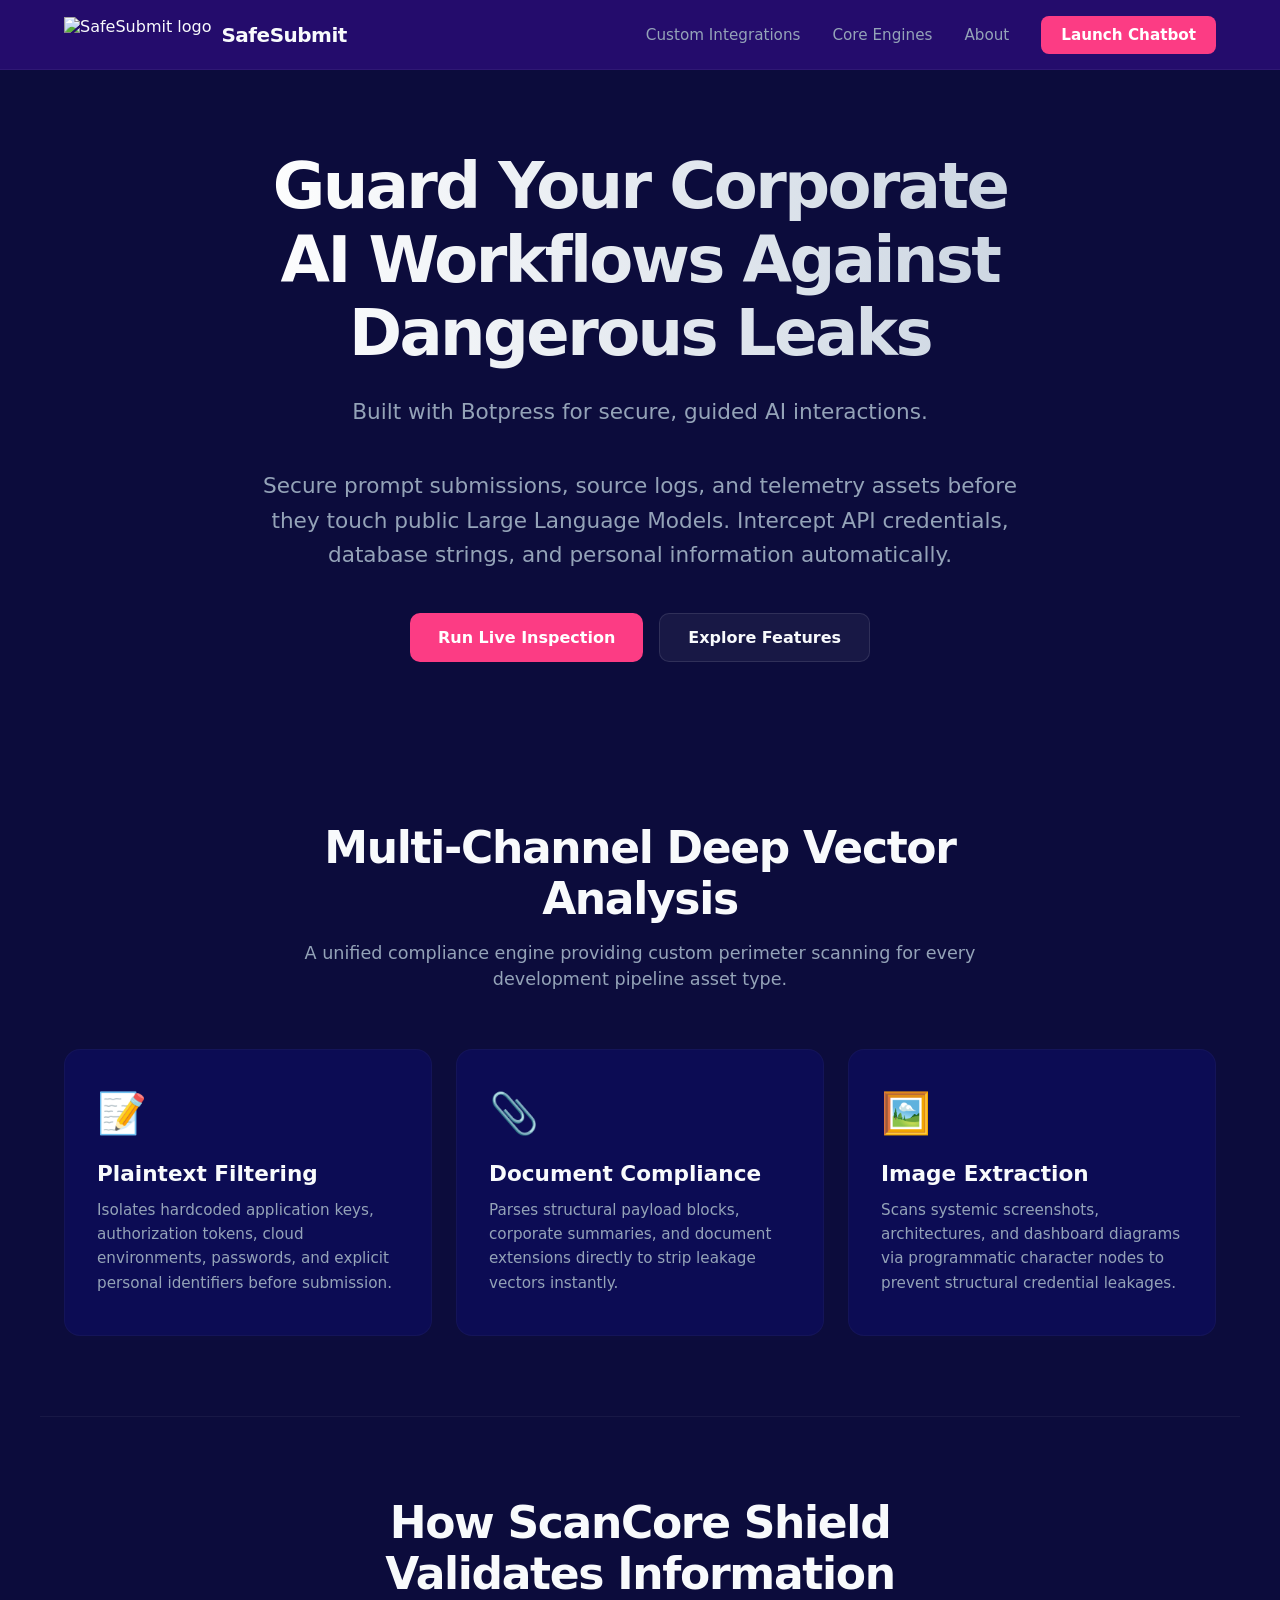
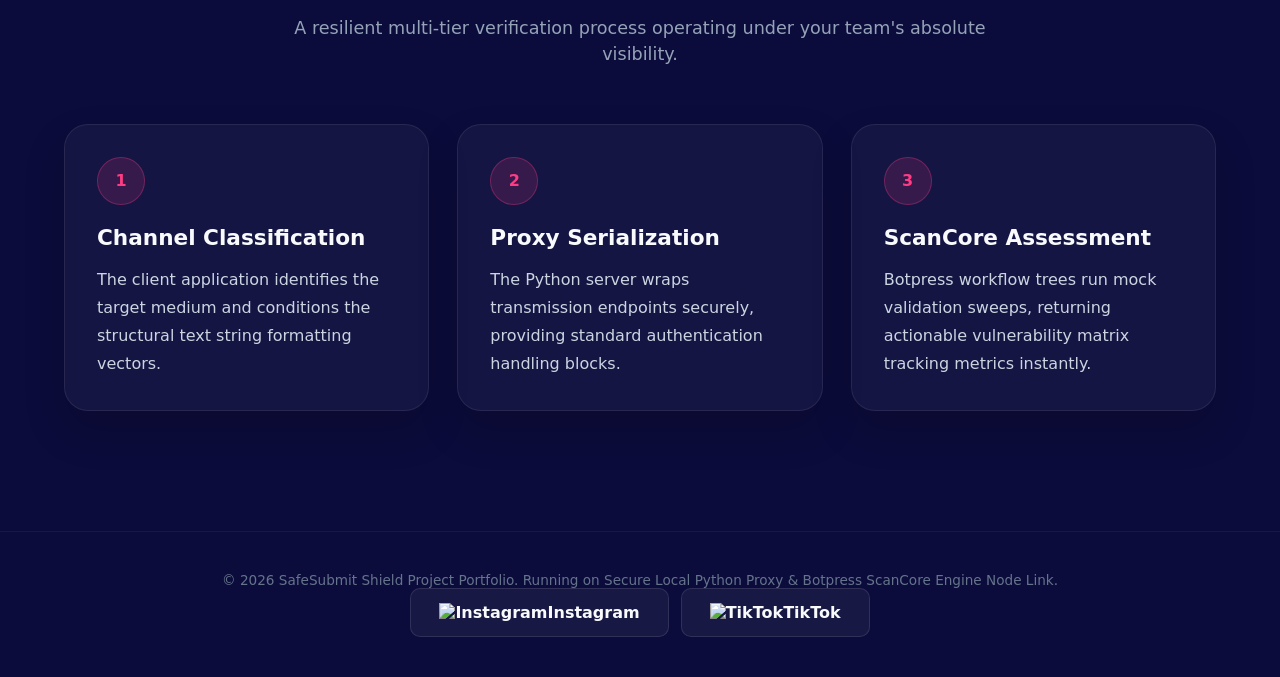
==== index.html @ e6d66ef2 "New icons" ====
﻿<!DOCTYPE html>
<html lang="en">
<head>
  <meta charset="UTF-8" />
  <meta http-equiv="X-UA-Compatible" content="IE=edge" />
  <meta name="viewport" content="width=device-width, initial-scale=1.0" />
  <title>SafeSubmit Shield — Enterprise LLM Security Platform</title>
  <link rel="stylesheet" href="./style.css?v=1.2" />
  
  <script crossorigin src="https://unpkg.com/react@18/umd/react.development.js"></script>
  <script crossorigin src="https://unpkg.com/react-dom@18/umd/react-dom.development.js"></script>
</head>
<body>

<!-- UPDATED FIXED NAVIGATION BAR -->
  <nav class="navbar">
    <div class="nav-container">
      <a href="index.html" class="nav-brand-link">
        <img src="brand-icon-img.png" alt="SafeSubmit logo" class="nav-logo-img" style="height:36px;width:auto;">
        <div class="nav-title">SafeSubmit</div>
      </a>

      <!-- Hamburger Menu Toggle Button for Mobile Screens -->
      <button class="mobile-menu-toggle" aria-label="Toggle navigation menu" id="mobile-toggle">
        <span></span>
        <span></span>
        <span></span>
      </button>

      <!-- The Navigation Links Panel (Acts as desktop header row OR mobile sidebar) -->
      <div class="nav-menu" id="nav-menu-panel">
        <a href="integrations.html">Custom Integrations</a>
        <a href="core-engines.html">Core Engines</a>
        <a href="about.html">About</a>
        <a href="chatbot.html" class="nav-cta">Launch Chatbot</a>
      </div>
    </div>
  </nav>

  <!-- 2. HERO -->
  <header id="hero" class="landing-hero">
    <div class="hero-content">
      <h1>Guard Your Corporate AI Workflows Against Dangerous Leaks</h1>
      <p class="hero-subtext">Built with Botpress for secure, guided AI interactions.</p>
      <p>Secure prompt submissions, source logs, and telemetry assets before they touch public Large Language Models. Intercept API credentials, database strings, and personal information automatically.</p>
      <div class="hero-actions">
        <a href="chatbot.html" class="cta-button primary">Run Live Inspection</a>
        <a href="core-engines.html" class="cta-button secondary">Explore Features</a>
      </div>
    </div>
  </header>

  <!-- 3. CORE ENGINES SECTION -->
  <section id="features" class="landing-features">
    <div class="section-heading">
      <h2>Multi-Channel Deep Vector Analysis</h2>
      <p>A unified compliance engine providing custom perimeter scanning for every development pipeline asset type.</p>
    </div>
    
    <div class="features-grid">
      <div class="feature-card">
        <div class="card-icon">📝</div>
        <h3>Plaintext Filtering</h3>
        <p>Isolates hardcoded application keys, authorization tokens, cloud environments, passwords, and explicit personal identifiers before submission.</p>
      </div>
      <div class="feature-card">
        <div class="card-icon">📎</div>
        <h3>Document Compliance</h3>
        <p>Parses structural payload blocks, corporate summaries, and document extensions directly to strip leakage vectors instantly.</p>
      </div>
      <div class="feature-card">
        <div class="card-icon">🖼️</div>
        <h3>Image Extraction</h3>
        <p>Scans systemic screenshots, architectures, and dashboard diagrams via programmatic character nodes to prevent structural credential leakages.</p>
      </div>
    </div>
  </section>

  <!-- 4. ARCHITECTURE SECTION -->
  <section id="architecture" class="landing-pipeline">
    <div class="section-heading">
      <h2>How ScanCore Shield Validates Information</h2>
      <p>A resilient multi-tier verification process operating under your team's absolute visibility.</p>
    </div>
    <div class="pipeline-flow">
      <div class="step">
        <div class="step-badge">
          <span class="step-num">1</span>
        </div>
        <h4>Channel Classification</h4>
        <p>The client application identifies the target medium and conditions the structural text string formatting vectors.</p>
      </div>
      <div class="step">
        <div class="step-badge">
          <span class="step-num">2</span>
        </div>
        <h4>Proxy Serialization</h4>
        <p>The Python server wraps transmission endpoints securely, providing standard authentication handling blocks.</p>
      </div>
      <div class="step">
        <div class="step-badge">
          <span class="step-num">3</span>
        </div>
        <h4>ScanCore Assessment</h4>
        <p>Botpress workflow trees run mock validation sweeps, returning actionable vulnerability matrix tracking metrics instantly.</p>
      </div>
    </div>
  </section>

  <!-- 5. FOOTER -->
  <footer class="platform-footer">
    <p>&copy; 2026 SafeSubmit Shield Project Portfolio. Running on Secure Local Python Proxy & Botpress ScanCore Engine Node Link.</p>
    <div class="app-socials footer-socials">
      <a href="#" class="cta-button secondary social-button">
        <img src="instagram-icon.webp" alt="Instagram" class="social-icon">Instagram
      </a>
      <a href="#" class="cta-button secondary social-button">
        <img src="Tiktok-icon.webp" alt="TikTok" class="social-icon">TikTok
      </a>
    </div>
  </footer>
<!-- SMALL DYN-JS INTERCEPTOR: Place this right above the closing </body> tag -->
  <script>
    const mobileToggle = document.getElementById('mobile-toggle');
    const navMenuPanel = document.getElementById('nav-menu-panel');

    if (mobileToggle && navMenuPanel) {
      mobileToggle.addEventListener('click', (e) => {
        e.stopPropagation();
        mobileToggle.classList.toggle('active');
        navMenuPanel.classList.toggle('active');
      });

      // Safely close the sidebar if clicking anywhere outside the menu on mobile layout viewports
      document.addEventListener('click', (e) => {
        if (!navMenuPanel.contains(e.target) && !mobileToggle.contains(e.target)) {
          mobileToggle.classList.remove('active');
          navMenuPanel.classList.remove('active');
        }
      });
    }
  </script>
</body>
</html>
---- style.css ----
:root {
  --bg-main: #0C0C3C;
  --bg-card: #0C0C54;
  --bg-chat: #0C0C6C;
  --bg-accent-navy: #240C6C;
  --accent-pink: #FC3C84;
  --accent-pink-dark: #e02870;
  color-scheme: dark;
  font-family: system-ui, -apple-system, BlinkMacSystemFont, 'Segoe UI', Roboto, sans-serif;
  background: var(--bg-main);
  color: #f8fafc;
  scroll-behavior: smooth;
}

* {
  box-sizing: border-box;
  margin: 0;
  padding: 0;
}

body {
  padding-top: 70px; /* Offset space for fixed top menu bar */
  background: var(--bg-main);
}

/* Fixed Navigation Navbar Layer */
.navbar {
  position: fixed;
  top: 0;
  left: 0;
  right: 0;
  height: 70px;
  background: var(--bg-accent-navy);
  backdrop-filter: blur(12px);
  -webkit-backdrop-filter: blur(12px);
  border-bottom: 1px solid rgba(255, 255, 255, 0.05);
  z-index: 1000;
}

.nav-container {
  max-width: 1200px;
  margin: 0 auto;
  height: 100%;
  display: flex;
  align-items: center;
  justify-content: space-between;
  padding: 0 24px;
}

.nav-brand {
  display: flex;
  align-items: center;
  gap: 10px;
}

.nav-brand-link {
  display: inline-flex;
  align-items: center;
  gap: 10px;
  color: inherit;
  text-decoration: none;
}

.nav-logo {
  font-size: 1.5rem;
}

.nav-title {
  font-size: 1.25rem;
  font-weight: 700;
  letter-spacing: -0.025em;
}

.highlight {
  color: var(--accent-pink);
}

.nav-menu {
  display: flex;
  align-items: center;
  gap: 32px;
}

.nav-menu a {
  color: #94a3b8;
  text-decoration: none;
  font-size: 0.95rem;
  font-weight: 500;
  transition: color 0.2s ease;
}

.nav-menu a:hover {
  color: #f8fafc;
}

.nav-menu a.nav-cta {
  background: var(--accent-pink);
  color: #ffffff;
  padding: 10px 20px;
  border-radius: 8px;
  font-weight: 600;
  transition: background 0.2s ease, transform 0.1s ease;
}

.nav-menu a.nav-cta:hover {
  background: var(--accent-pink-dark);
  transform: translateY(-1px);
}

/* Landing Page Hero Grid Block */
.landing-hero {
  max-width: 1200px;
  margin: 0 auto;
  padding: 80px 24px;
  text-align: center;
}

.hero-content {
  max-width: 800px;
  margin: 0 auto;
}

.badge {
  display: inline-block;
  background: rgba(252, 60, 132, 0.1);
  color: var(--accent-pink);
  padding: 6px 14px;
  border-radius: 9999px;
  font-size: 0.85rem;
  font-weight: 600;
  margin-bottom: 24px;
  border: 1px solid rgba(252, 60, 132, 0.2);
}

.hero-content h1 {
  font-size: clamp(2.5rem, 5vw, 4rem);
  font-weight: 800;
  line-height: 1.15;
  letter-spacing: -0.04em;
  margin-bottom: 24px;
  background: linear-gradient(to right, #ffffff, #cbd5e1);
  -webkit-background-clip: text;
  -webkit-text-fill-color: transparent;
}

.hero-content p {
  font-size: clamp(1.1rem, 2vw, 1.35rem);
  color: #94a3b8;
  line-height: 1.6;
  margin-bottom: 40px;
}

.hero-actions {
  display: flex;
  justify-content: center;
  gap: 16px;
}

.cta-button {
  display: inline-flex;
  align-items: center;
  justify-content: center;
  padding: 14px 28px;
  border-radius: 10px;
  font-size: 1rem;
  font-weight: 600;
  text-decoration: none;
  transition: all 0.2s ease;
  cursor: pointer;
}

.cta-button.primary {
  background: var(--accent-pink);
  color: #ffffff;
  border: none;
}

.cta-button.primary:hover {
  background: var(--accent-pink-dark);
  transform: translateY(-1px);
}

.cta-button.secondary {
  background: rgba(255, 255, 255, 0.05);
  color: #f8fafc;
  border: 1px solid rgba(255, 255, 255, 0.1);
}

.cta-button.secondary:hover {
  background: rgba(255, 255, 255, 0.1);
}

.cta-button.open-button {
  background: linear-gradient(135deg, #ff9bac 0%, #ff4d84 100%);
  color: #ffffff;
  border: none;
  box-shadow: 0 10px 24px rgba(255, 77, 132, 0.18);
  text-shadow: none;
}

.cta-button.open-button:hover {
  background: linear-gradient(135deg, #ff7f97 0%, #ff375f 100%);
}

/* Feature Engines Display Grid Section */
.landing-features {
  max-width: 1200px;
  margin: 0 auto;
  padding: 80px 24px;
}

.section-heading {
  text-align: center;
  max-width: 700px;
  margin: 0 auto 56px auto;
}

.section-heading h2 {
  font-size: clamp(2rem, 4vw, 2.75rem);
  font-weight: 800;
  letter-spacing: -0.03em;
  margin-bottom: 16px;
}

.section-heading p {
  font-size: 1.1rem;
  color: #94a3b8;
  line-height: 1.5;
}

.features-grid {
  display: grid;
  grid-template-columns: repeat(auto-fit, minmax(300px, 1fr));
  gap: 24px;
  align-items: stretch;
}

.feature-card {
  display: flex;
  flex-direction: column;
  justify-content: flex-start;
  background: var(--bg-card);
  padding: 40px 32px;
  border-radius: 16px;
  border: 1px solid rgba(255, 255, 255, 0.03);
  transition: transform 0.2s ease, border-color 0.2s ease;
  height: 100%;
}

.feature-card .cta-button {
  margin-top: auto;
}

.feature-card:hover {
  transform: translateY(-4px);
  border-color: rgba(252, 60, 132, 0.2);
}

.card-icon {
  font-size: 2.5rem;
  margin-bottom: 24px;
}

.feature-card h3 {
  font-size: 1.35rem;
  font-weight: 700;
  margin-bottom: 12px;
}

.feature-card p {
  color: #94a3b8;
  line-height: 1.6;
  font-size: 0.95rem;
}

/* Core System Pipeline Architecture Section */
.landing-pipeline {
  max-width: 1200px;
  margin: 0 auto;
  padding: 80px 24px 120px 24px;
  border-top: 1px solid rgba(255, 255, 255, 0.05);
}

.pipeline-flow {
  display: grid !important;
  grid-template-columns: repeat(auto-fit, minmax(280px, 1fr));
  gap: 28px;
  max-width: 1200px;
  margin: 0 auto;
  width: 100%;
}

.step {
  display: flex;
  flex-direction: column;
  justify-content: flex-start;
  background: rgba(255, 255, 255, 0.04);
  border: 1px solid rgba(255, 255, 255, 0.08);
  border-radius: 24px;
  box-shadow: 0 20px 40px rgba(0, 0, 0, 0.18);
  padding: 32px;
  min-height: 240px;
}

.step-badge {
  width: 48px;
  height: 48px;
  background: rgba(252, 60, 132, 0.14);
  border: 1px solid rgba(252, 60, 132, 0.3);
  color: var(--accent-pink);
  border-radius: 50%;
  display: flex;
  align-items: center;
  justify-content: center;
  font-weight: 700;
  margin-bottom: 20px;
}

.step h4 {
  font-size: 1.35rem;
  font-weight: 700;
  margin-bottom: 16px;
}

.step p {
  color: #cbd5e1;
  line-height: 1.75;
  font-size: 1rem;
}

/* About Page Section */
.about-page {
  max-width: 1200px;
  margin: 0 auto;
  padding: 80px 24px 120px 24px;
}

.team-grid {
  display: grid;
  grid-template-columns: repeat(auto-fit, minmax(260px, 1fr));
  gap: 24px;
  margin-top: 40px;
}

.team-card {
  background: var(--bg-card);
  padding: 32px;
  border-radius: 16px;
  border: 1px solid rgba(255, 255, 255, 0.03);
  display: flex;
  flex-direction: column;
  gap: 12px;
}

.team-avatar {
  width: 56px;
  height: 56px;
  display: flex;
  align-items: center;
  justify-content: center;
  border-radius: 50%;
  background: rgba(252, 60, 132, 0.12);
  color: var(--accent-pink);
  font-weight: 700;
  font-size: 1rem;
}

.team-card h3 {
  font-size: 1.2rem;
  font-weight: 700;
}

.team-role {
  color: var(--accent-pink);
  font-size: 0.95rem;
  font-weight: 600;
}

.team-card p {
  color: #94a3b8;
  line-height: 1.6;
  font-size: 0.95rem;
}

.team-socials {
  display: flex;
  flex-wrap: wrap;
  gap: 10px;
  margin-top: 8px;
}

.social-pill {
  display: inline-flex;
  align-items: center;
  justify-content: center;
  padding: 8px 12px;
  border-radius: 999px;
  border: 1px solid rgba(255, 255, 255, 0.1);
  color: #f8fafc;
  text-decoration: none;
  font-size: 0.9rem;
  transition: background 0.2s ease, transform 0.2s ease;
}

.social-pill:hover {
  background: rgba(255, 255, 255, 0.08);
  transform: translateY(-1px);
}

.app-socials-section {
  margin-top: 56px;
  text-align: center;
}

.app-socials-section h3 {
  font-size: 1.25rem;
  margin-bottom: 18px;
}

.app-socials {
  display: flex;
  justify-content: center;
  flex-wrap: wrap;
  gap: 12px;
}

/* Dynamic Interactive Sandbox Section Area */
.app-workspace-section {
  background: rgba(0, 0, 0, 0.2);
  border-top: 1px solid rgba(255, 255, 255, 0.05);
  padding: 80px 24px;
}

/* Framework alignment configuration */
.root-container {
  max-width: 820px !important; /* Constrains chatbot box size width */
  margin: 0 auto !important;
  display: block !important; /* Disables flex mode to override sidebar injection */
}

/* CRITICAL TERMINATOR: Completely hides the Threat Analysis sidebar panel layout safely */
/* CRITICAL TERMINATOR: Completely hides the Threat Analysis sidebar panel layout safely */
.root-container > div:not(.chatbot-container):not(#root),
.details-container,
.root-container > *:nth-child(2) {
  display: none !important;
  width: 0px !important;
  height: 0px !important;
  visibility: hidden !important;
  opacity: 0 !important;
}

/* ============================================================
   SCANCORE CHAT — ChatGPT/Gemini-style layout (no sidebar)
   Bot replies: left-aligned, borderless, avatar-led
   User messages: right-aligned pill bubble
   ============================================================ */

.chatbot-container {
  width: 100% !important;
  max-width: 820px !important;
  background: transparent;
  border: none;
  border-radius: 0;
  display: flex !important;
  flex-direction: column;
  height: 78vh;
  min-height: 520px;
  max-height: 860px;
  overflow: hidden;
  box-shadow: none;
  margin: 0 auto;
}

.chatbot-header {
  padding: 4px 4px 20px 4px;
  background: transparent;
  border-bottom: 1px solid rgba(255, 255, 255, 0.06);
  display: flex;
  align-items: center;
  justify-content: space-between;
}

.chatbot-header h2 {
  display: flex;
  align-items: center;
  gap: 10px;
}

.chatbot-header h2::before {
  content: ""; /* replaced emoji with brand icon */
  display: inline-block;
  width: 18px;
  height: 18px;
  margin-right: 8px;
  vertical-align: -2px;
  background-image: url('brand-icon-img.png');
  background-size: cover;
  background-position: center;
  background-repeat: no-repeat;
}

.chatbot-status {
  font-size: 0.75rem;
  font-weight: 700;
  letter-spacing: 0.02em;
  color: #22c55e;
  background: rgba(34, 197, 94, 0.1);
  padding: 5px 12px 5px 10px;
  border-radius: 9999px;
  display: inline-flex;
  align-items: center;
  gap: 6px;
}

.chatbot-status::before {
  content: "";
  width: 6px;
  height: 6px;
  border-radius: 50%;
  background: currentColor;
  box-shadow: 0 0 0 3px rgba(34, 197, 94, 0.18);
}

.chatbot-status.status-processing {
  color: #FC3C84;
  background: rgba(252, 60, 132, 0.1);
}

.chatbot-status.status-processing::before {
  box-shadow: 0 0 0 3px rgba(252, 60, 132, 0.18);
  animation: statusPulse 1.4s infinite ease-in-out;
}

@keyframes statusPulse {
  0%, 100% { opacity: 1; transform: scale(1); }
  50% { opacity: 0.5; transform: scale(0.85); }
}

/* Message scroll area */
.chatbot-messages {
  flex: 1;
  overflow-y: auto;
  padding: 28px 4px 20px 4px;
  display: flex;
  flex-direction: column;
  gap: 22px;
  scrollbar-width: thin;
  scrollbar-color: rgba(255, 255, 255, 0.15) transparent;
}

.chatbot-messages::-webkit-scrollbar {
  width: 6px;
}

.chatbot-messages::-webkit-scrollbar-thumb {
  background: rgba(255, 255, 255, 0.12);
  border-radius: 9999px;
}

/* Row layout: bot = left, full-width block; user = right, bubble */
.chatbot-message-row {
  display: flex;
  width: 100%;
  gap: 12px;
}

.chatbot-message-row.bot {
  justify-content: flex-start;
  align-items: flex-start;
}

.chatbot-message-row.user {
  justify-content: flex-end;
}

/* Bot avatar */
.chatbot-message-row.bot .row-avatar {
  flex: 0 0 auto;
  width: 36px; /* constrained avatar size */
  height: 36px; /* constrained avatar size */
  border-radius: 50%; /* circular container */
  background: linear-gradient(145deg, var(--accent-pink), var(--accent-pink-dark));
  display: flex;
  align-items: center;
  justify-content: center;
  font-size: 0.9rem;
  margin-top: 2px;
  box-shadow: 0 4px 10px rgba(252, 60, 132, 0.18);
  overflow: hidden; /* prevent large images from overflowing */
}

/* Bot avatar image — replaces emoji, fits inside circular container */
.chatbot-message-row.bot .row-avatar .bot-avatar-img {
  width: 100%;
  height: 100%;
  border-radius: 50%;
  object-fit: cover;
  display: block;
}

.chatbot-message-row.user .row-avatar {
  display: none;
}

/* Bubble resets: bot = no bubble, full width text block */
.chatbot-bubble {
  max-width: 100%;
  padding: 0;
  border-radius: 0;
  line-height: 1.6;
  font-size: 0.95rem;
  background: transparent;
  border: none;
}

.chatbot-message-row.bot .chatbot-bubble {
  max-width: calc(100% - 42px);
  color: #e8eaf0;
}

/* User bubble: pill, right aligned, pink */
.chatbot-message-row.user .chatbot-bubble {
  max-width: 78%;
  background: var(--accent-pink);
  color: #ffffff;
  padding: 12px 18px;
  border-radius: 18px;
  border-bottom-right-radius: 5px;
  font-weight: 500;
  box-shadow: 0 4px 14px rgba(252, 60, 132, 0.2);
}

.chatbot-bubble p {
  white-space: pre-wrap;
  margin: 0;
}

/* Scan-result style status chip inline in bot messages */
.agent-name-header {
  margin-bottom: 4px;
  display: block;
  color: var(--accent-pink); /* Or use #cbd5e1 if you prefer a subtle gray */
  font-size: 0.82rem;
  font-weight: 700;
  letter-spacing: 0.02em;
  text-transform: uppercase;
}

.chatbot-bubble.loading {
  color: #94a3b8;
  font-style: italic;
  animation: pulse 1.5s infinite ease-in-out;
  max-width: calc(100% - 42px);
}

@keyframes pulse {
  0%, 100% { opacity: 0.5; }
  50% { opacity: 1; }
}

.typing-dots {
  display: inline-flex;
  gap: 4px;
  align-items: center;
}

.typing-dots span {
  width: 6px;
  height: 6px;
  border-radius: 50%;
  background: #94a3b8;
  animation: typingBounce 1.2s infinite ease-in-out;
}

.typing-dots span:nth-child(2) { animation-delay: 0.15s; }
.typing-dots span:nth-child(3) { animation-delay: 0.3s; }

@keyframes typingBounce {
  0%, 60%, 100% { transform: translateY(0); opacity: 0.5; }
  30% { transform: translateY(-4px); opacity: 1; }
}

/* Inline choice chips, ChatGPT-suggestion style, under bot message */
.inline-choice-panel {
  display: flex;
  flex-wrap: wrap;
  gap: 8px;
  margin-top: 14px;
}

.inline-choice-btn {
  background: rgba(255, 255, 255, 0.04);
  border: 1px solid rgba(255, 255, 255, 0.12);
  color: #e8eaf0;
  padding: 9px 16px;
  border-radius: 9999px;
  font-size: 0.85rem;
  font-weight: 600;
  text-align: left;
  cursor: pointer;
  transition: all 0.15s ease;
}

.inline-choice-btn:hover {
  background: rgba(252, 60, 132, 0.12);
  border-color: var(--accent-pink);
  color: #ffffff;
  transform: translateY(-1px);
}

.inline-choice-btn:disabled {
  opacity: 0.5;
  cursor: not-allowed;
  transform: none;
}

/* Standalone choices panel (start screen / restart) rendered as centered chips too */
.choices-panel {
  padding: 6px 4px 4px 4px;
  background: transparent;
  border-top: none;
  display: flex;
  flex-wrap: wrap;
  gap: 10px;
  justify-content: center;
}

.choice-btn {
  width: auto;
  background: rgba(255, 255, 255, 0.05);
  border: 1px solid rgba(255, 255, 255, 0.12);
  color: #f8fafc;
  padding: 12px 20px;
  border-radius: 9999px;
  font-size: 0.9rem;
  font-weight: 600;
  text-align: center;
  cursor: pointer;
  transition: all 0.2s ease;
}

.choice-btn:hover {
  background: rgba(252, 60, 132, 0.12);
  border-color: var(--accent-pink);
  color: #ffffff;
}

/* Footer / floating pill input bar */
.chatbot-footer {
  background: transparent;
  border-top: none;
  padding-top: 8px;
}

.content-entry-panel {
  padding: 0 4px 4px 4px;
}

.upload-confirm-panel {
  background: rgba(255, 255, 255, 0.04);
  border: 1px solid rgba(252, 60, 132, 0.2);
  padding: 16px;
  border-radius: 16px;
  text-align: center;
}

.confirm-text {
  font-size: 0.92rem;
  color: #cbd5e1;
  margin-bottom: 14px;
}

.confirm-actions {
  display: flex;
  gap: 12px;
  justify-content: center;
}

.confirm-yes {
  padding: 10px 22px;
  font-size: 0.88rem;
  border-radius: 9999px;
}

.confirm-no {
  padding: 10px 22px;
  font-size: 0.88rem;
  margin: 0;
  border-radius: 9999px;
  background: transparent;
  border: 1px solid rgba(255, 255, 255, 0.14);
  color: #94a3b8;
}

/* The pill input bar itself */
.chatbot-input-area {
  display: flex;
  align-items: flex-end;
  gap: 8px;
  background: rgba(255, 255, 255, 0.045);
  border: 1px solid rgba(255, 255, 255, 0.12);
  border-radius: 26px;
  padding: 8px 8px 8px 18px;
  transition: border-color 0.15s ease, box-shadow 0.15s ease;
}

.chatbot-input-area:focus-within {
  border-color: rgba(252, 60, 132, 0.5);
  box-shadow: 0 0 0 4px rgba(252, 60, 132, 0.08);
}

.chatbot-input-area textarea {
  flex: 1;
  background: transparent;
  border: none;
  color: #f8fafc;
  font-size: 0.95rem;
  font-family: inherit;
  resize: none;
  outline: none;
  padding: 10px 0;
  max-height: 160px;
  line-height: 1.5;
}

.chatbot-input-area textarea::placeholder {
  color: #64748b;
}

/* Round icon buttons inside the pill (upload + send) */
.icon-btn {
  flex: 0 0 auto;
  width: 38px;
  height: 38px;
  border-radius: 50%;
  border: 1px solid rgba(255, 255, 255, 0.12);
  background: rgba(255, 255, 255, 0.04);
  color: #cbd5e1;
  display: flex;
  align-items: center;
  justify-content: center;
  cursor: pointer;
  font-size: 1rem;
  transition: all 0.15s ease;
}

.icon-btn:hover:not(:disabled) {
  background: rgba(255, 255, 255, 0.1);
  color: #ffffff;
}

.icon-btn:disabled {
  opacity: 0.4;
  cursor: not-allowed;
}

.chatbot-send-button {
  flex: 0 0 auto;
  width: 38px;
  height: 38px;
  border-radius: 50%;
  background: var(--accent-pink);
  color: #ffffff;
  border: none;
  display: flex;
  align-items: center;
  justify-content: center;
  font-weight: 600;
  font-size: 1rem;
  cursor: pointer;
  transition: all 0.15s ease;
}

.chatbot-send-button:hover:not(:disabled) {
  background: var(--accent-pink-dark);
  transform: scale(1.04);
}

.chatbot-send-button:disabled {
  background: rgba(255, 255, 255, 0.06);
  color: #64748b;
  cursor: not-allowed;
}

.upload-filename-tag {
  font-size: 0.78rem;
  color: #94a3b8;
  padding: 0 4px 8px 4px;
  display: flex;
  align-items: center;
  gap: 6px;
}

/* Standardized Universal Footer Block */
.platform-footer {
  padding: 40px 24px;
  text-align: center;
  border-top: 1px solid rgba(255, 255, 255, 0.05);
  color: #64748b;
  font-size: 0.85rem;
}

/* Responsive Media Controls for Mobile Displays with Hamburger Sidebar Override */
@media (max-width: 768px) {
  body { 
    padding-top: 60px; 
    font-size: 16px; 
  }
  
  .navbar { 
    height: 60px; 
  }
  
  .nav-container { 
    padding: 0 16px; 
  }

  /* 1. Show the Hamburger Button Toggle on Mobile Screen sizes */
  .mobile-menu-toggle {
    display: flex !important;
    flex-direction: column;
    justify-content: space-around;
    width: 24px;
    height: 18px;
    background: transparent;
    border: none;
    cursor: pointer;
    z-index: 1100;
    padding: 0;
  }

  .mobile-menu-toggle span {
    width: 24px;
    height: 2px;
    background-color: #f8fafc;
    border-radius: 2px;
    transition: all 0.25s ease-in-out;
  }

  /* Hamburger transformation animations when active */
  .mobile-menu-toggle.active span:nth-child(1) {
    transform: translateY(6px) rotate(45deg);
  }
  .mobile-menu-toggle.active span:nth-child(2) {
    opacity: 0;
  }
  .mobile-menu-toggle.active span:nth-child(3) {
    transform: translateY(-6px) rotate(-45deg);
  }

  /* 2. Re-architect the Menu Wrapper into a hidden off-screen Sidebar Panel */
  .nav-menu {
    position: fixed;
    top: 0;
    right: -280px; /* Completely hidden off-screen by default */
    width: 280px;
    height: 100vh;
    background: #0C0C54; /* Deep card background to look integrated */
    border-left: 1px solid rgba(255, 255, 255, 0.08);
    flex-direction: column;
    align-items: flex-start;
    justify-content: flex-start;
    gap: 0;
    padding: 80px 24px 24px 24px;
    transition: right 0.3s cubic-bezier(0.4, 0, 0.2, 1);
    z-index: 1050;
    box-shadow: -10px 0 30px rgba(0, 0, 0, 0.5);
  }

  /* Sliding trigger class toggled by JS */
  .nav-menu.active {
    right: 0;
  }

  /* Style items as vertical stack selections inside sidebar */
  .nav-menu a {
    width: 100%;
    padding: 16px 0;
    border-bottom: 1px solid rgba(255, 255, 255, 0.04);
    font-size: 1.05rem;
    display: block;
    white-space: nowrap;
  }

  .nav-menu a.nav-cta {
    margin-top: 24px;
    text-align: center;
    background: var(--accent-pink);
    border-radius: 8px;
    padding: 12px;
  }

  /* 3. Global template adjustment defaults */
  .hero-content h1 { font-size: clamp(1.75rem, 6vw, 2.25rem); }
  .hero-actions { flex-direction: column; gap: 12px; }
  .pipeline-flow { flex-direction: column; align-items: center; gap: 32px; }

  .chatbot-container {
    height: 82vh;
    max-height: calc(100vh - 100px);
    width: 100%;
  }
  .chatbot-message-row.bot .chatbot-bubble,
  .chatbot-bubble.loading { max-width: calc(100% - 38px); }
  .chatbot-message-row.user .chatbot-bubble { max-width: 88%; }
}

/* Base style addition for desktop fallback layer safety */
.mobile-menu-toggle {
  display: none;
}
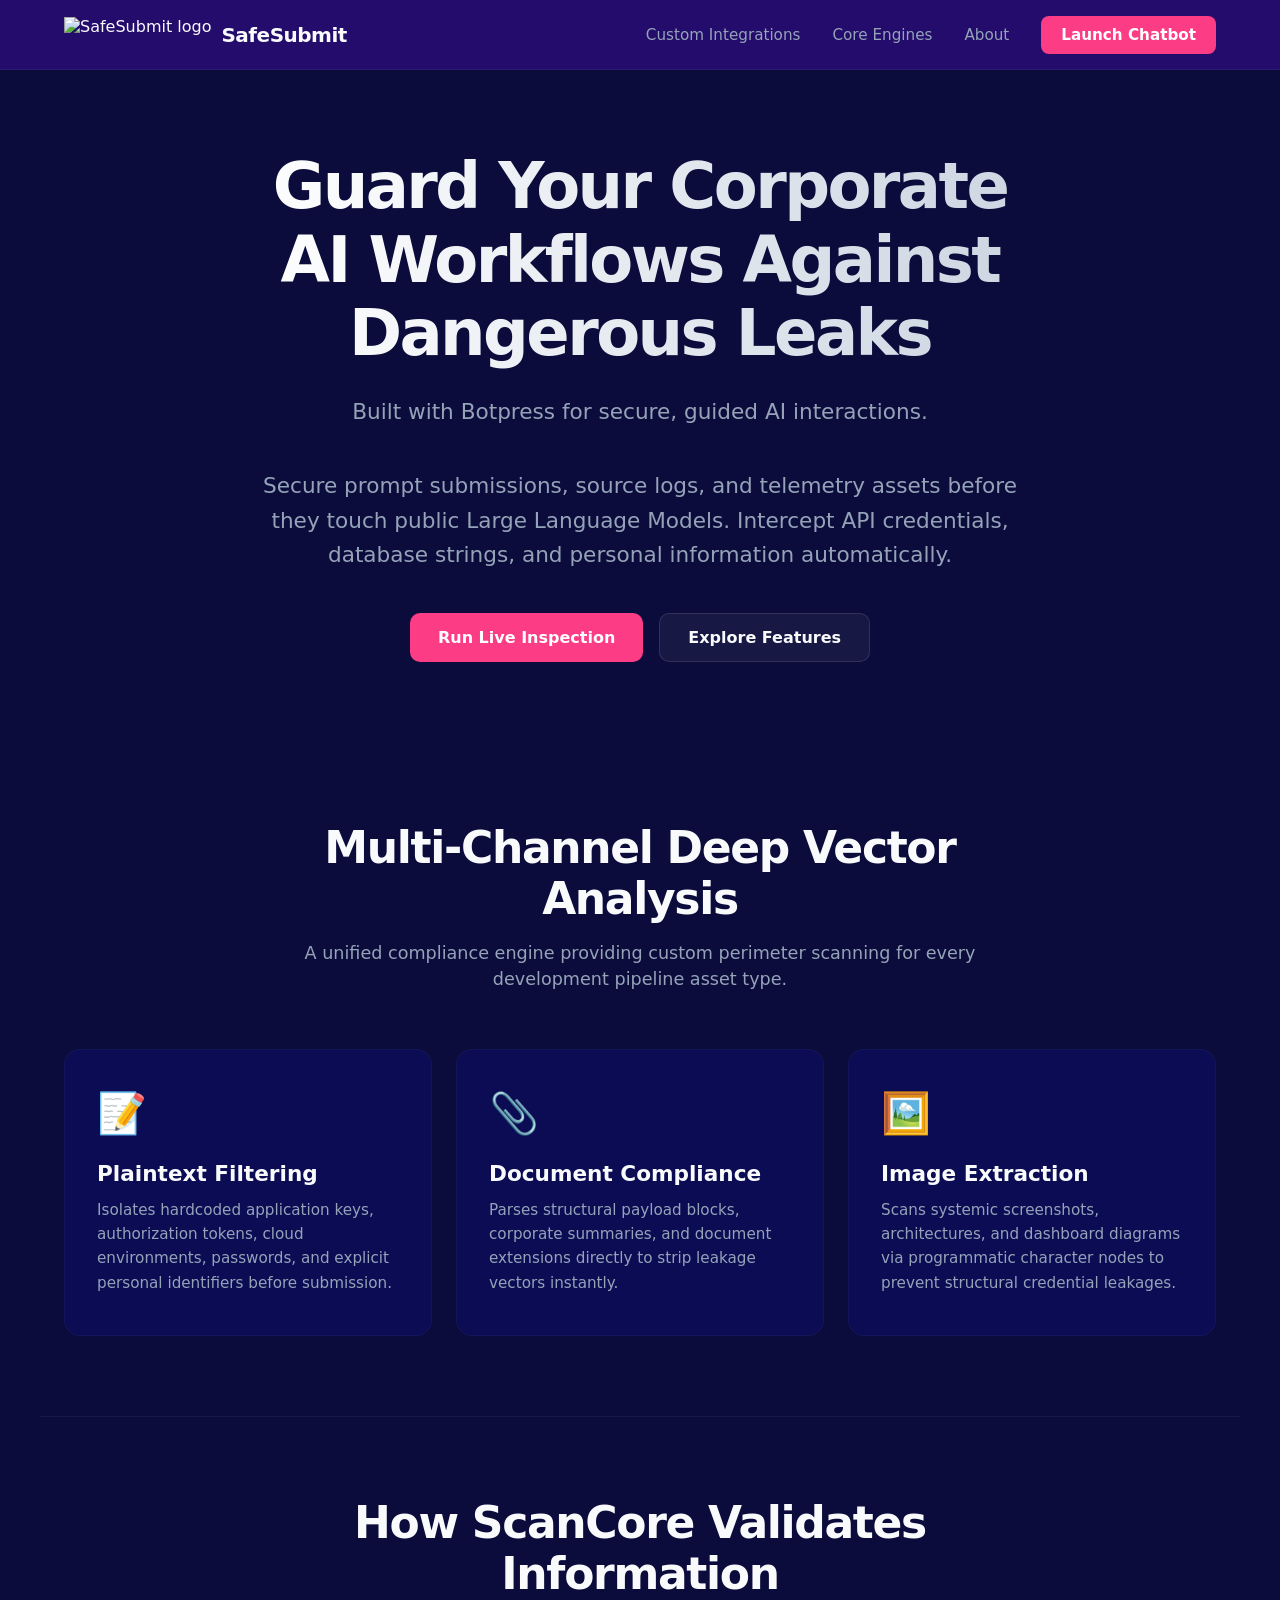
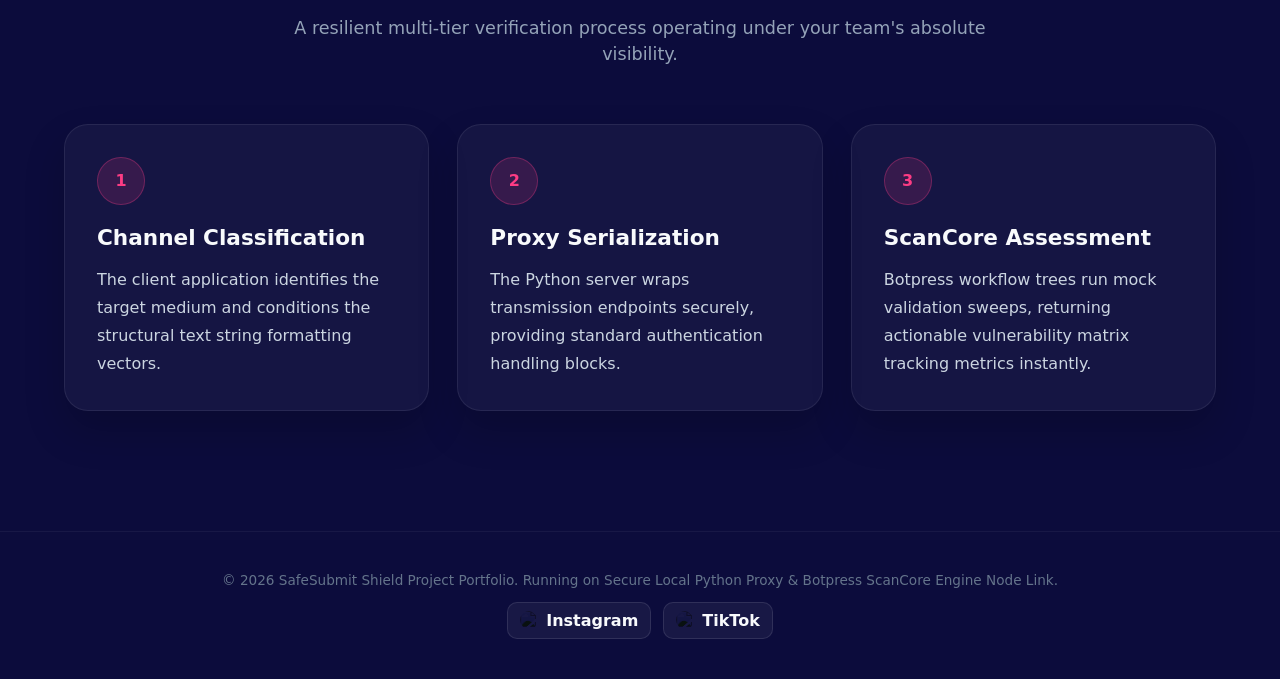
==== commit 1a22b606: "ui updateeeeeeeee" ====
--- a/index.html
+++ b/index.html
@@ -79,7 +79,7 @@
   <!-- 4. ARCHITECTURE SECTION -->
   <section id="architecture" class="landing-pipeline">
     <div class="section-heading">
-      <h2>How ScanCore Shield Validates Information</h2>
+      <h2>How ScanCore Validates Information</h2>
       <p>A resilient multi-tier verification process operating under your team's absolute visibility.</p>
     </div>
     <div class="pipeline-flow">
--- a/style.css
+++ b/style.css
@@ -423,6 +423,32 @@
   flex-wrap: wrap;
   gap: 12px;
 }
+
+.social-button {
+  display: inline-flex;
+  align-items: center;
+  gap: 10px;
+}
+
+.social-icon {
+  width: 18px;
+  height: 18px;
+  border-radius: 50%;
+  mix-blend-mode: multiply;
+  background: transparent;
+  padding: 0;
+  margin-top: 0;
+}
+
+.social-button {
+  gap: 8px;
+  padding: 8px 12px;
+}
+
+.footer-socials {
+  margin-top: 14px;
+}
+
 
 /* Dynamic Interactive Sandbox Section Area */
 .app-workspace-section {
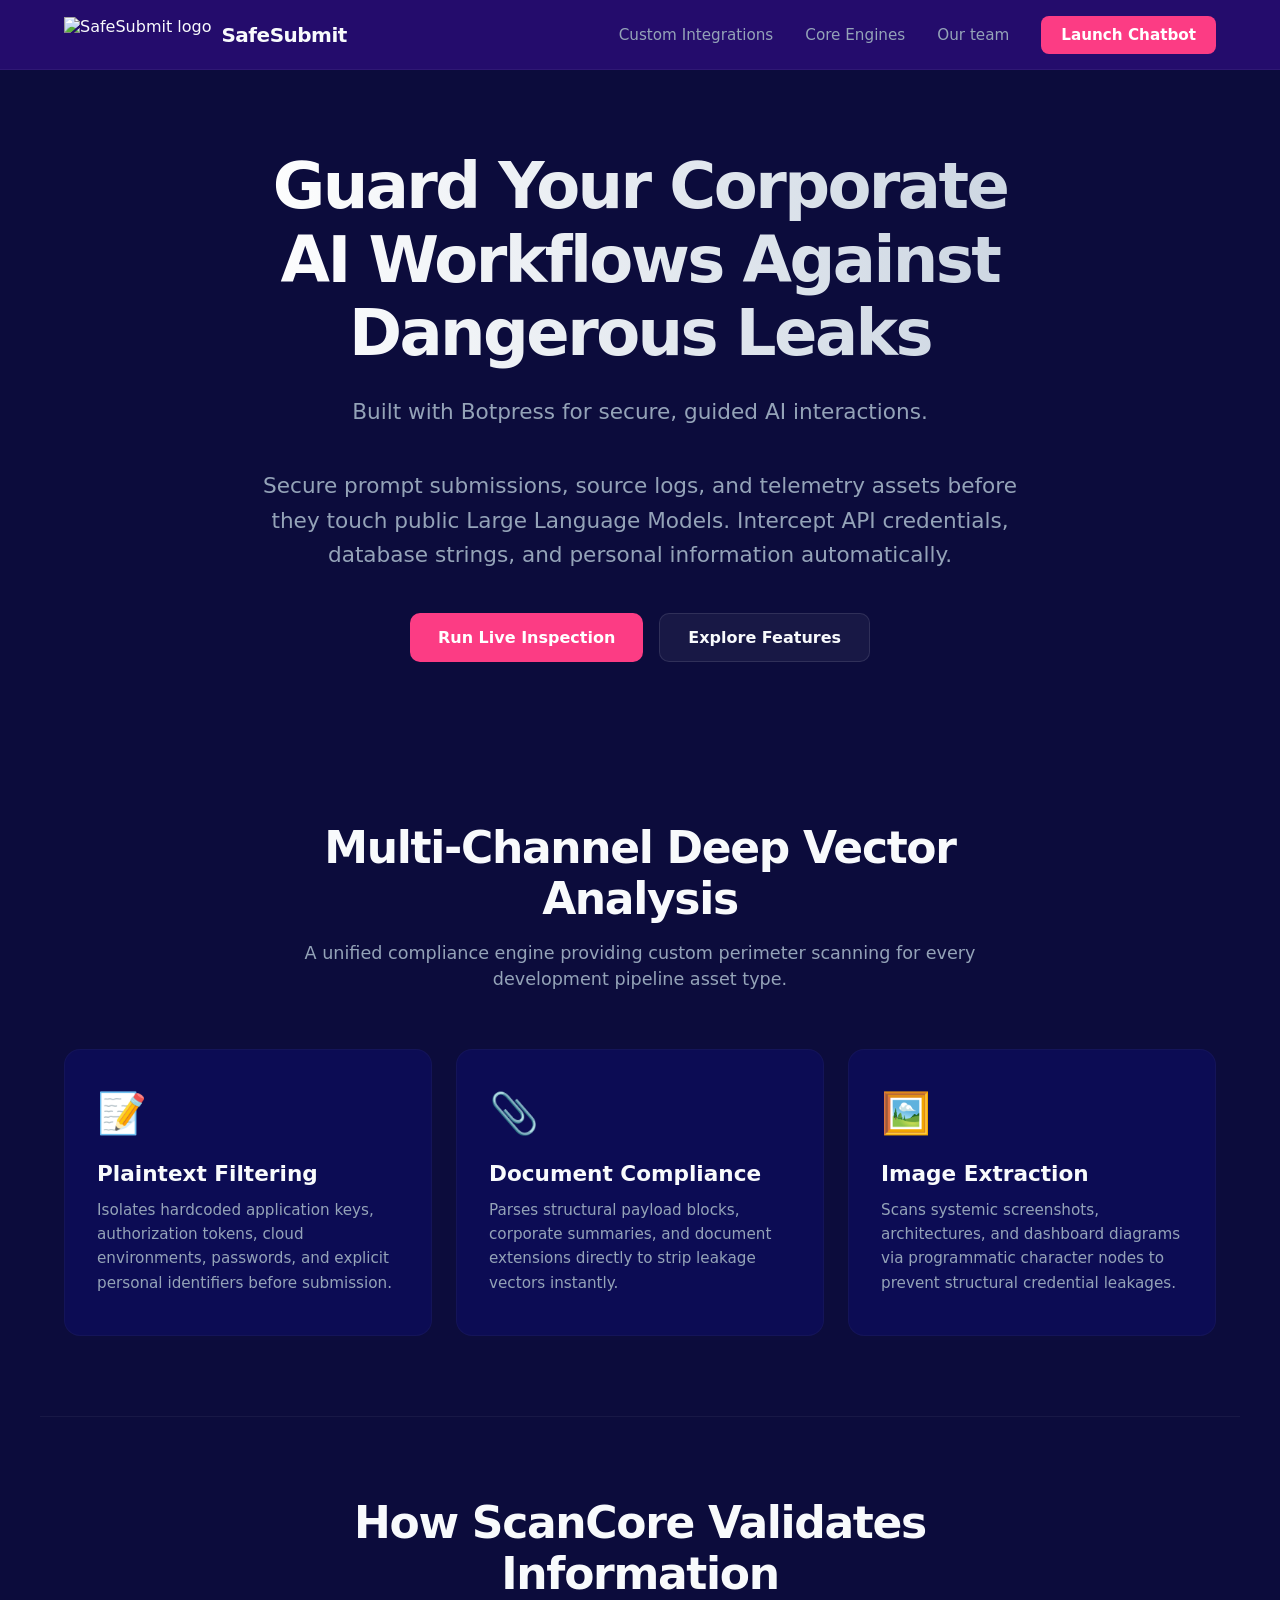
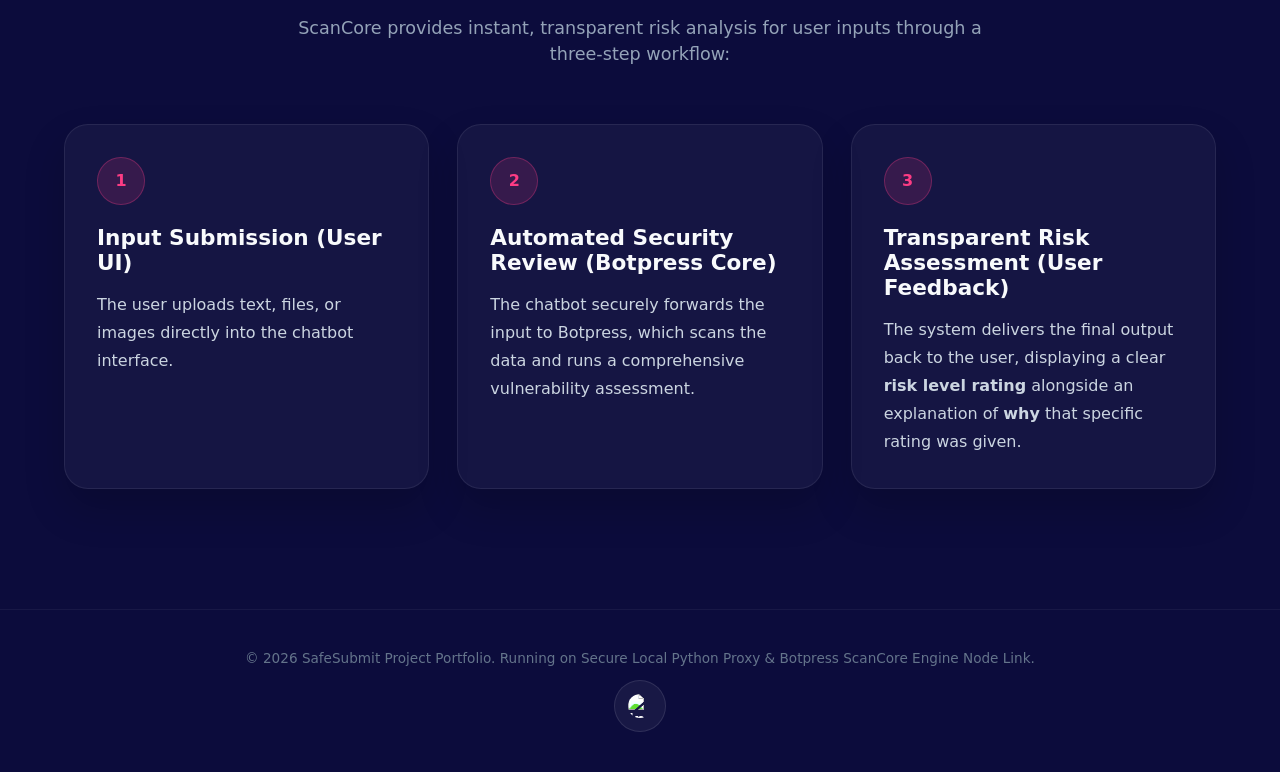
==== commit 01549042: "updated ui" ====
--- a/index.html
+++ b/index.html
@@ -4,7 +4,7 @@
   <meta charset="UTF-8" />
   <meta http-equiv="X-UA-Compatible" content="IE=edge" />
   <meta name="viewport" content="width=device-width, initial-scale=1.0" />
-  <title>SafeSubmit Shield — Enterprise LLM Security Platform</title>
+  <title>SafeSubmit — Enterprise LLM Security Platform</title>
   <link rel="stylesheet" href="./style.css?v=1.2" />
   
   <script crossorigin src="https://unpkg.com/react@18/umd/react.development.js"></script>
@@ -31,7 +31,7 @@
       <div class="nav-menu" id="nav-menu-panel">
         <a href="integrations.html">Custom Integrations</a>
         <a href="core-engines.html">Core Engines</a>
-        <a href="about.html">About</a>
+        <a href="about.html">Our team</a>
         <a href="chatbot.html" class="nav-cta">Launch Chatbot</a>
       </div>
     </div>
@@ -80,42 +80,39 @@
   <section id="architecture" class="landing-pipeline">
     <div class="section-heading">
       <h2>How ScanCore Validates Information</h2>
-      <p>A resilient multi-tier verification process operating under your team's absolute visibility.</p>
+      <p>ScanCore provides instant, transparent risk analysis for user inputs through a three-step workflow:</p>
     </div>
     <div class="pipeline-flow">
       <div class="step">
         <div class="step-badge">
           <span class="step-num">1</span>
         </div>
-        <h4>Channel Classification</h4>
-        <p>The client application identifies the target medium and conditions the structural text string formatting vectors.</p>
+        <h4>Input Submission (User UI)</h4>
+        <p>The user uploads text, files, or images directly into the chatbot interface.</p>
       </div>
       <div class="step">
         <div class="step-badge">
           <span class="step-num">2</span>
         </div>
-        <h4>Proxy Serialization</h4>
-        <p>The Python server wraps transmission endpoints securely, providing standard authentication handling blocks.</p>
+        <h4>Automated Security Review (Botpress Core)</h4>
+        <p>The chatbot securely forwards the input to Botpress, which scans the data and runs a comprehensive vulnerability assessment.</p>
       </div>
       <div class="step">
         <div class="step-badge">
           <span class="step-num">3</span>
         </div>
-        <h4>ScanCore Assessment</h4>
-        <p>Botpress workflow trees run mock validation sweeps, returning actionable vulnerability matrix tracking metrics instantly.</p>
+        <h4>Transparent Risk Assessment (User Feedback)</h4>
+        <p>The system delivers the final output back to the user, displaying a clear <strong>risk level rating</strong> alongside an explanation of <strong>why</strong> that specific rating was given.</p>
       </div>
     </div>
   </section>
 
   <!-- 5. FOOTER -->
   <footer class="platform-footer">
-    <p>&copy; 2026 SafeSubmit Shield Project Portfolio. Running on Secure Local Python Proxy & Botpress ScanCore Engine Node Link.</p>
+    <p>&copy; 2026 SafeSubmit Project Portfolio. Running on Secure Local Python Proxy & Botpress ScanCore Engine Node Link.</p>
     <div class="app-socials footer-socials">
-      <a href="#" class="cta-button secondary social-button">
-        <img src="instagram-icon.webp" alt="Instagram" class="social-icon">Instagram
-      </a>
-      <a href="#" class="cta-button secondary social-button">
-        <img src="Tiktok-icon.webp" alt="TikTok" class="social-icon">TikTok
+      <a href="#" class="cta-button secondary social-button" aria-label="Instagram" title="https://instagram.com/yourhandle">
+        <img src="instagram.png" alt="Instagram" class="social-icon">
       </a>
     </div>
   </footer>
--- a/style.css
+++ b/style.css
@@ -427,26 +427,55 @@
 .social-button {
   display: inline-flex;
   align-items: center;
-  gap: 10px;
+  justify-content: center;
+  width: 52px;
+  height: 52px;
+  padding: 0;
+  border-radius: 50%;
+  background: rgba(255, 255, 255, 0.10);
+  color: #f8fafc;
+  min-width: 0;
+  text-decoration: none;
+  transition: transform 0.2s ease, background 0.2s ease;
+}
+
+.social-button:hover {
+  background: rgba(255, 255, 255, 0.18);
+  transform: translateY(-1px);
 }
 
 .social-icon {
-  width: 18px;
-  height: 18px;
+  width: 24px;
+  height: 24px;
   border-radius: 50%;
-  mix-blend-mode: multiply;
   background: transparent;
   padding: 0;
-  margin-top: 0;
-}
-
-.social-button {
-  gap: 8px;
-  padding: 8px 12px;
+  filter: brightness(1.25) saturate(1.2);
+  mix-blend-mode: normal;
+  flex-shrink: 0;
 }
 
 .footer-socials {
   margin-top: 14px;
+}
+
+@media (max-width: 640px) {
+  .social-button {
+    width: 100%;
+    min-width: 0;
+  }
+}
+
+.footer-socials {
+  margin-top: 14px;
+}
+
+@media (max-width: 640px) {
+  .social-button {
+    width: 100%;
+    min-width: 0;
+    justify-content: center;
+  }
 }
 
 
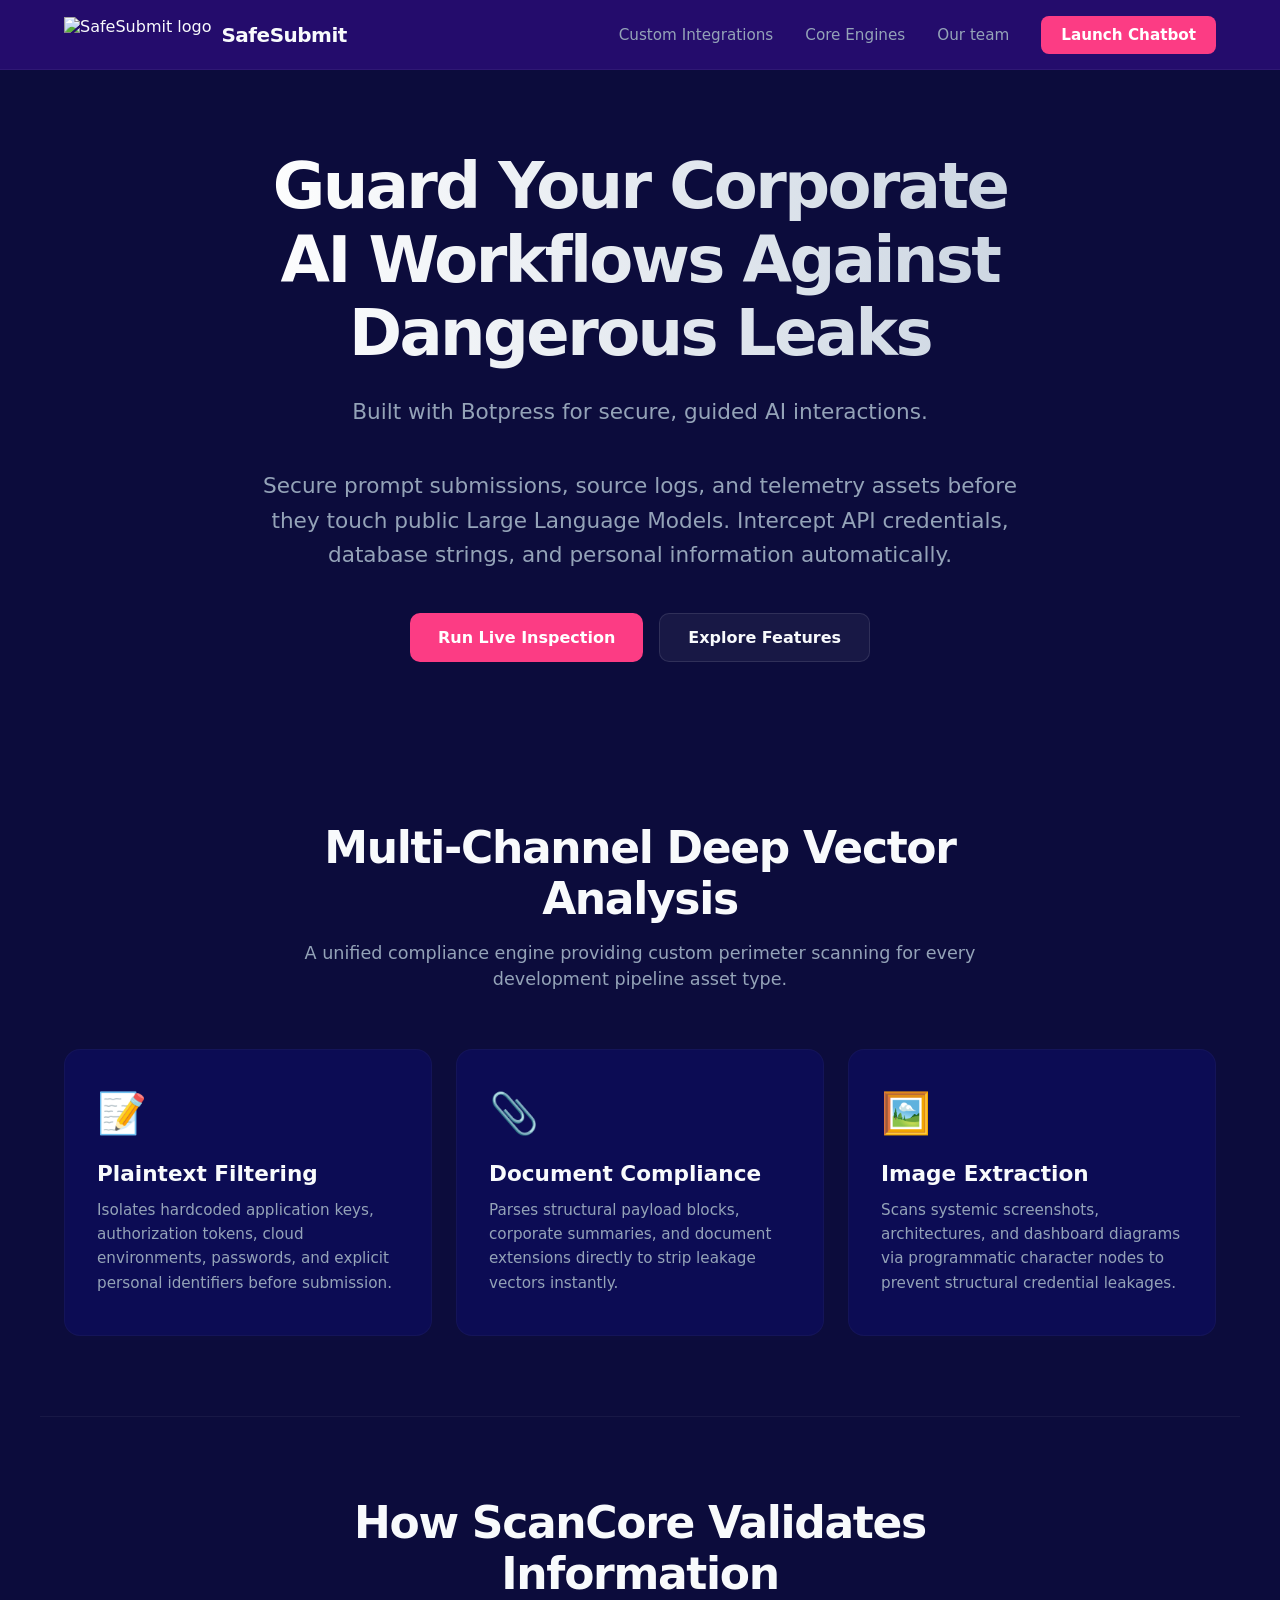
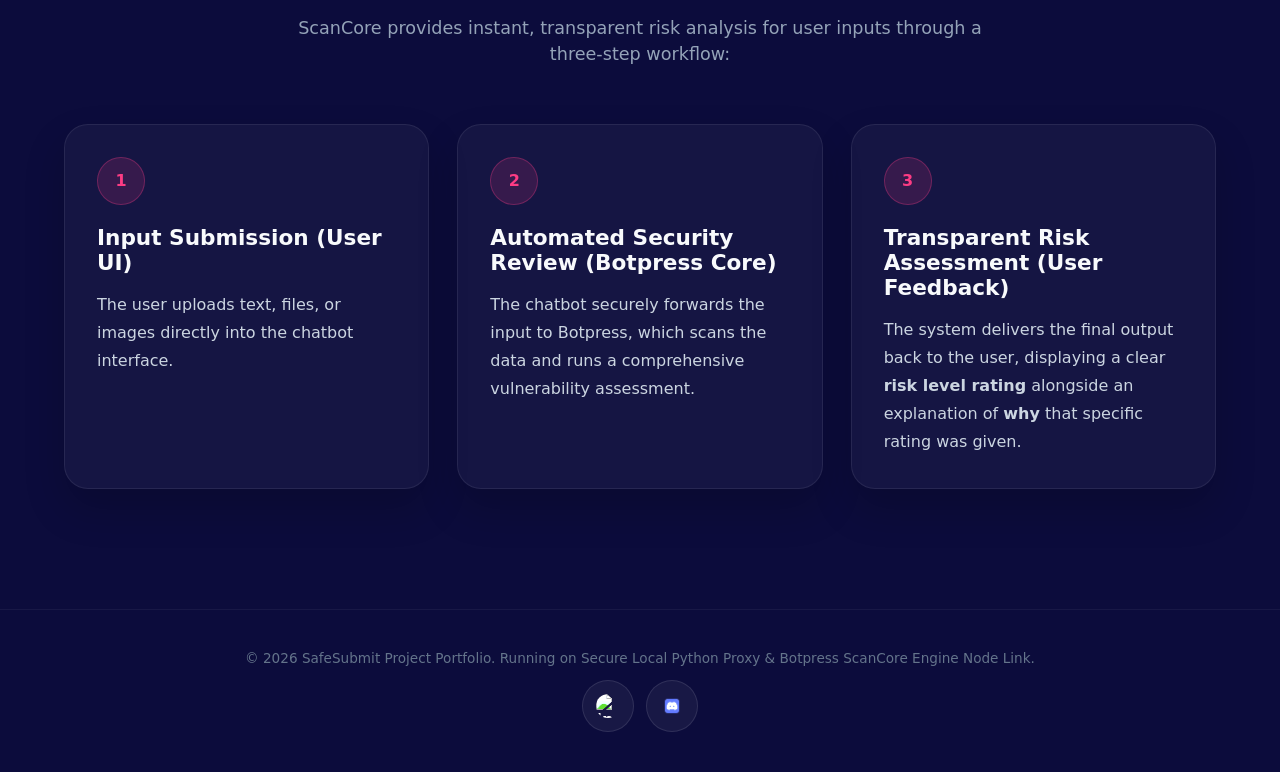
==== commit a628b49b: "discord and editing cards" ====
--- a/index.html
+++ b/index.html
@@ -114,6 +114,9 @@
       <a href="#" class="cta-button secondary social-button" aria-label="Instagram" title="https://instagram.com/yourhandle">
         <img src="instagram.png" alt="Instagram" class="social-icon">
       </a>
+      <a href="https://discord.gg/msWpjbavFX" class="cta-button secondary social-button" aria-label="Discord" target="_blank" rel="noopener noreferrer">
+        <img src="Discord.png" alt="Discord" class="social-icon">
+      </a>
     </div>
   </footer>
 <!-- SMALL DYN-JS INTERCEPTOR: Place this right above the closing </body> tag -->
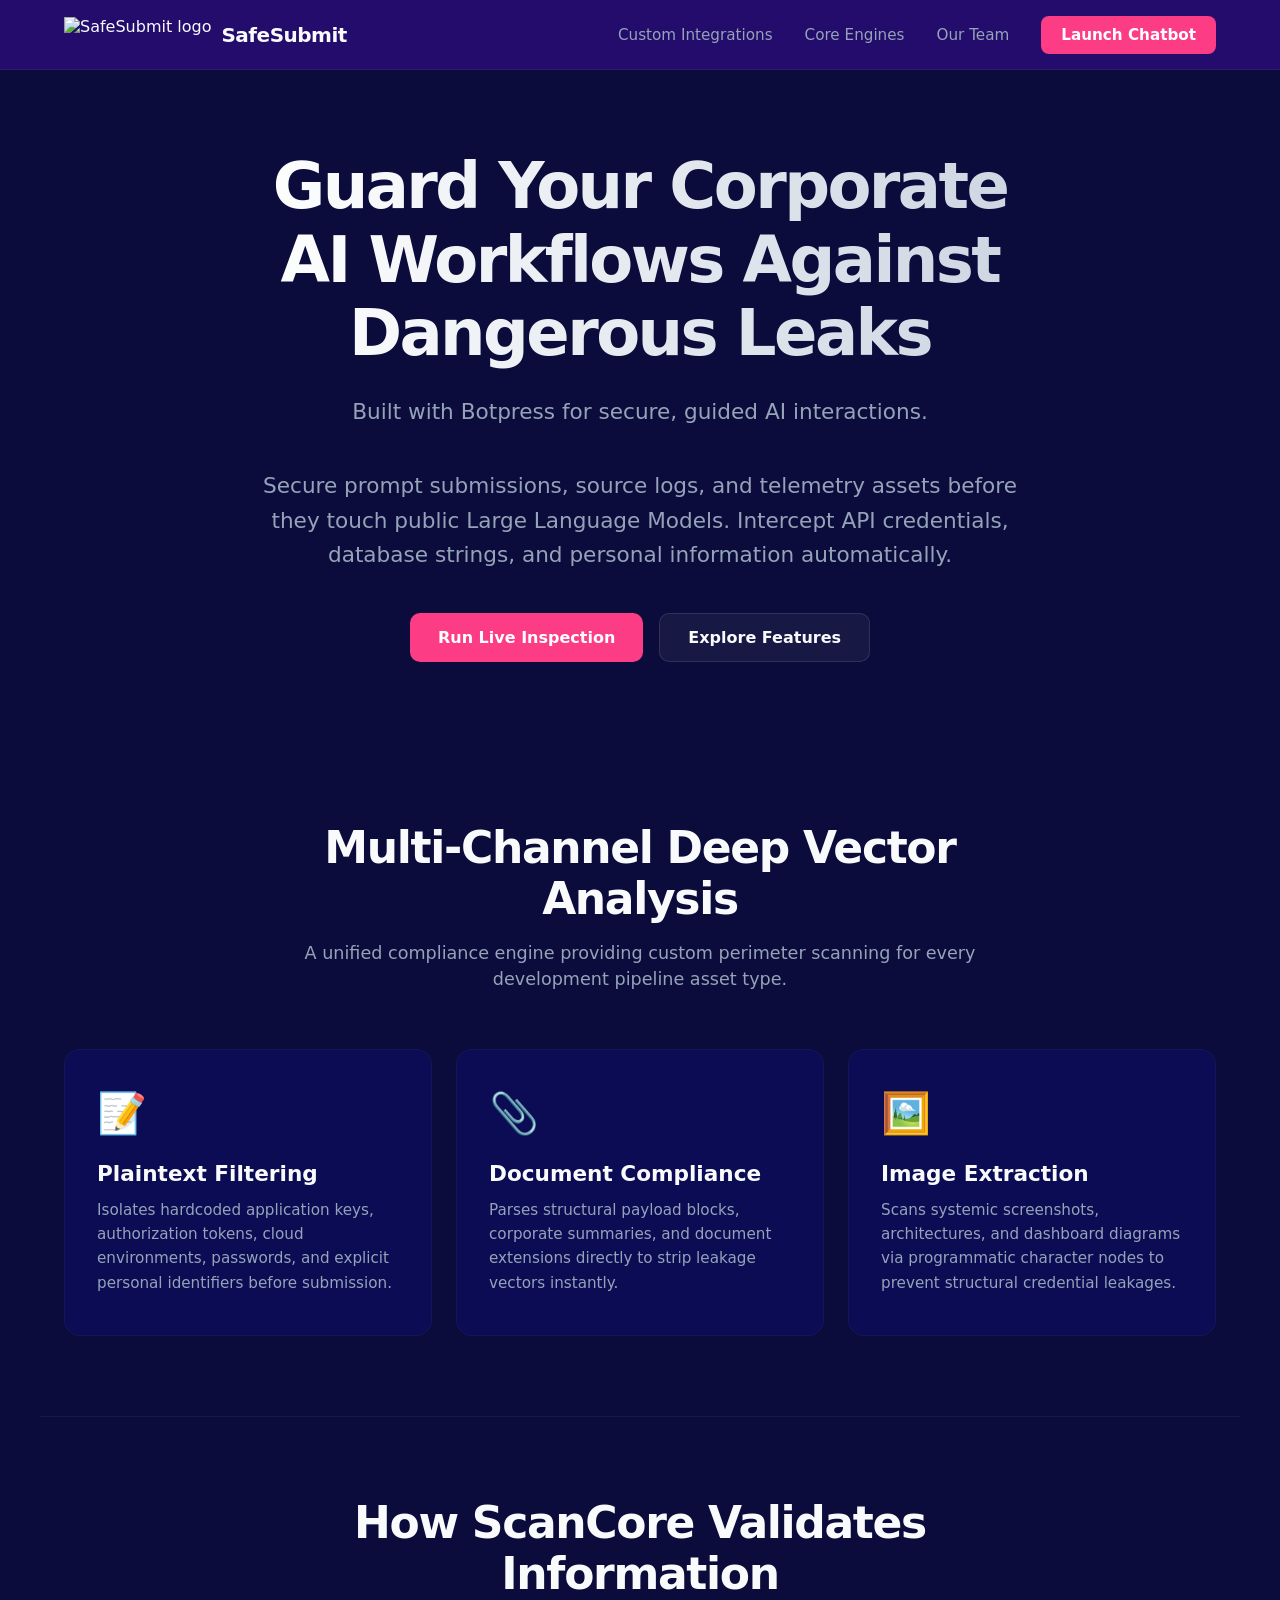
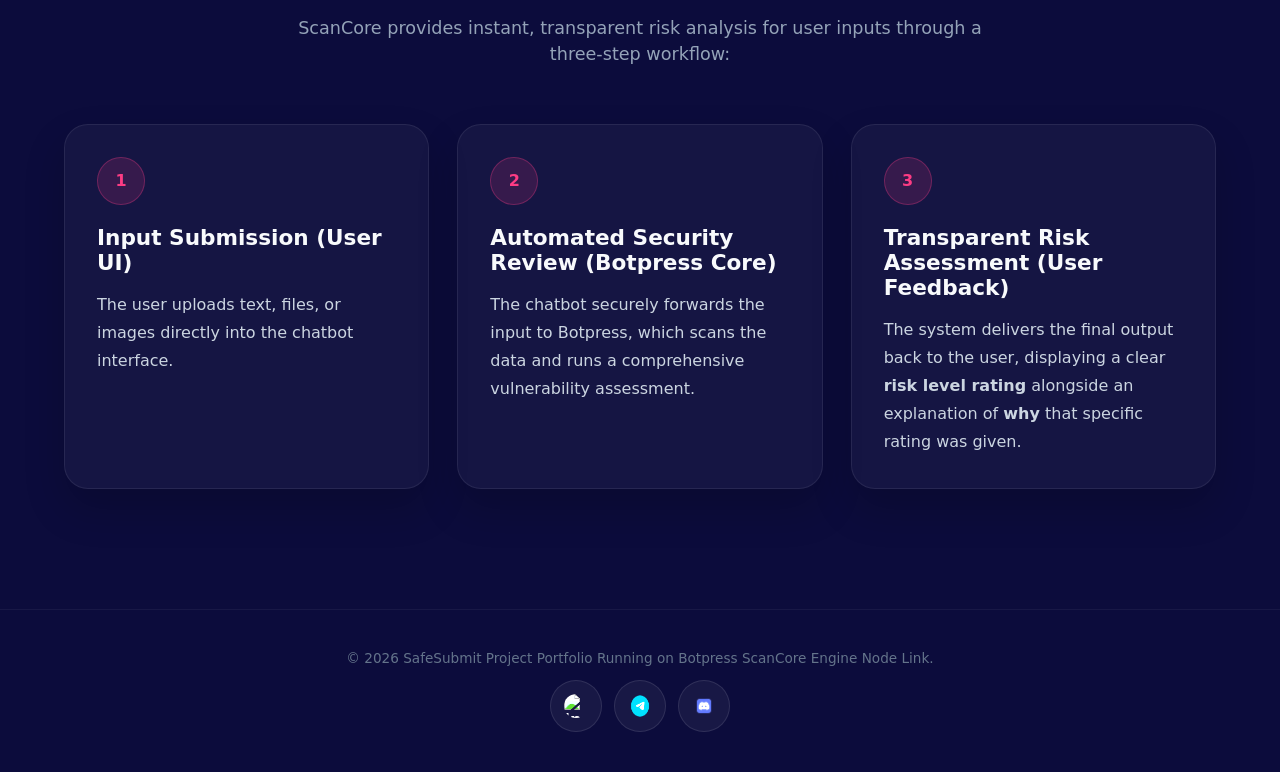
==== commit a6b83e7d: "adding telegram icon" ====
--- a/index.html
+++ b/index.html
@@ -31,7 +31,7 @@
       <div class="nav-menu" id="nav-menu-panel">
         <a href="integrations.html">Custom Integrations</a>
         <a href="core-engines.html">Core Engines</a>
-        <a href="about.html">Our team</a>
+        <a href="about.html">Our Team</a>
         <a href="chatbot.html" class="nav-cta">Launch Chatbot</a>
       </div>
     </div>
@@ -109,10 +109,13 @@
 
   <!-- 5. FOOTER -->
   <footer class="platform-footer">
-    <p>&copy; 2026 SafeSubmit Project Portfolio. Running on Secure Local Python Proxy & Botpress ScanCore Engine Node Link.</p>
+    <p>&copy; 2026 SafeSubmit Project Portfolio Running on Botpress ScanCore Engine Node Link.</p>
     <div class="app-socials footer-socials">
       <a href="#" class="cta-button secondary social-button" aria-label="Instagram" title="https://instagram.com/yourhandle">
         <img src="instagram.png" alt="Instagram" class="social-icon">
+      </a>
+      <a href="https://t.me/safesubmit_bot" class="cta-button secondary social-button" aria-label="Telegram" target="_blank" rel="noopener noreferrer">
+        <img src="Telegram.png" alt="Telegram" class="social-icon">
       </a>
       <a href="https://discord.gg/msWpjbavFX" class="cta-button secondary social-button" aria-label="Discord" target="_blank" rel="noopener noreferrer">
         <img src="Discord.png" alt="Discord" class="social-icon">
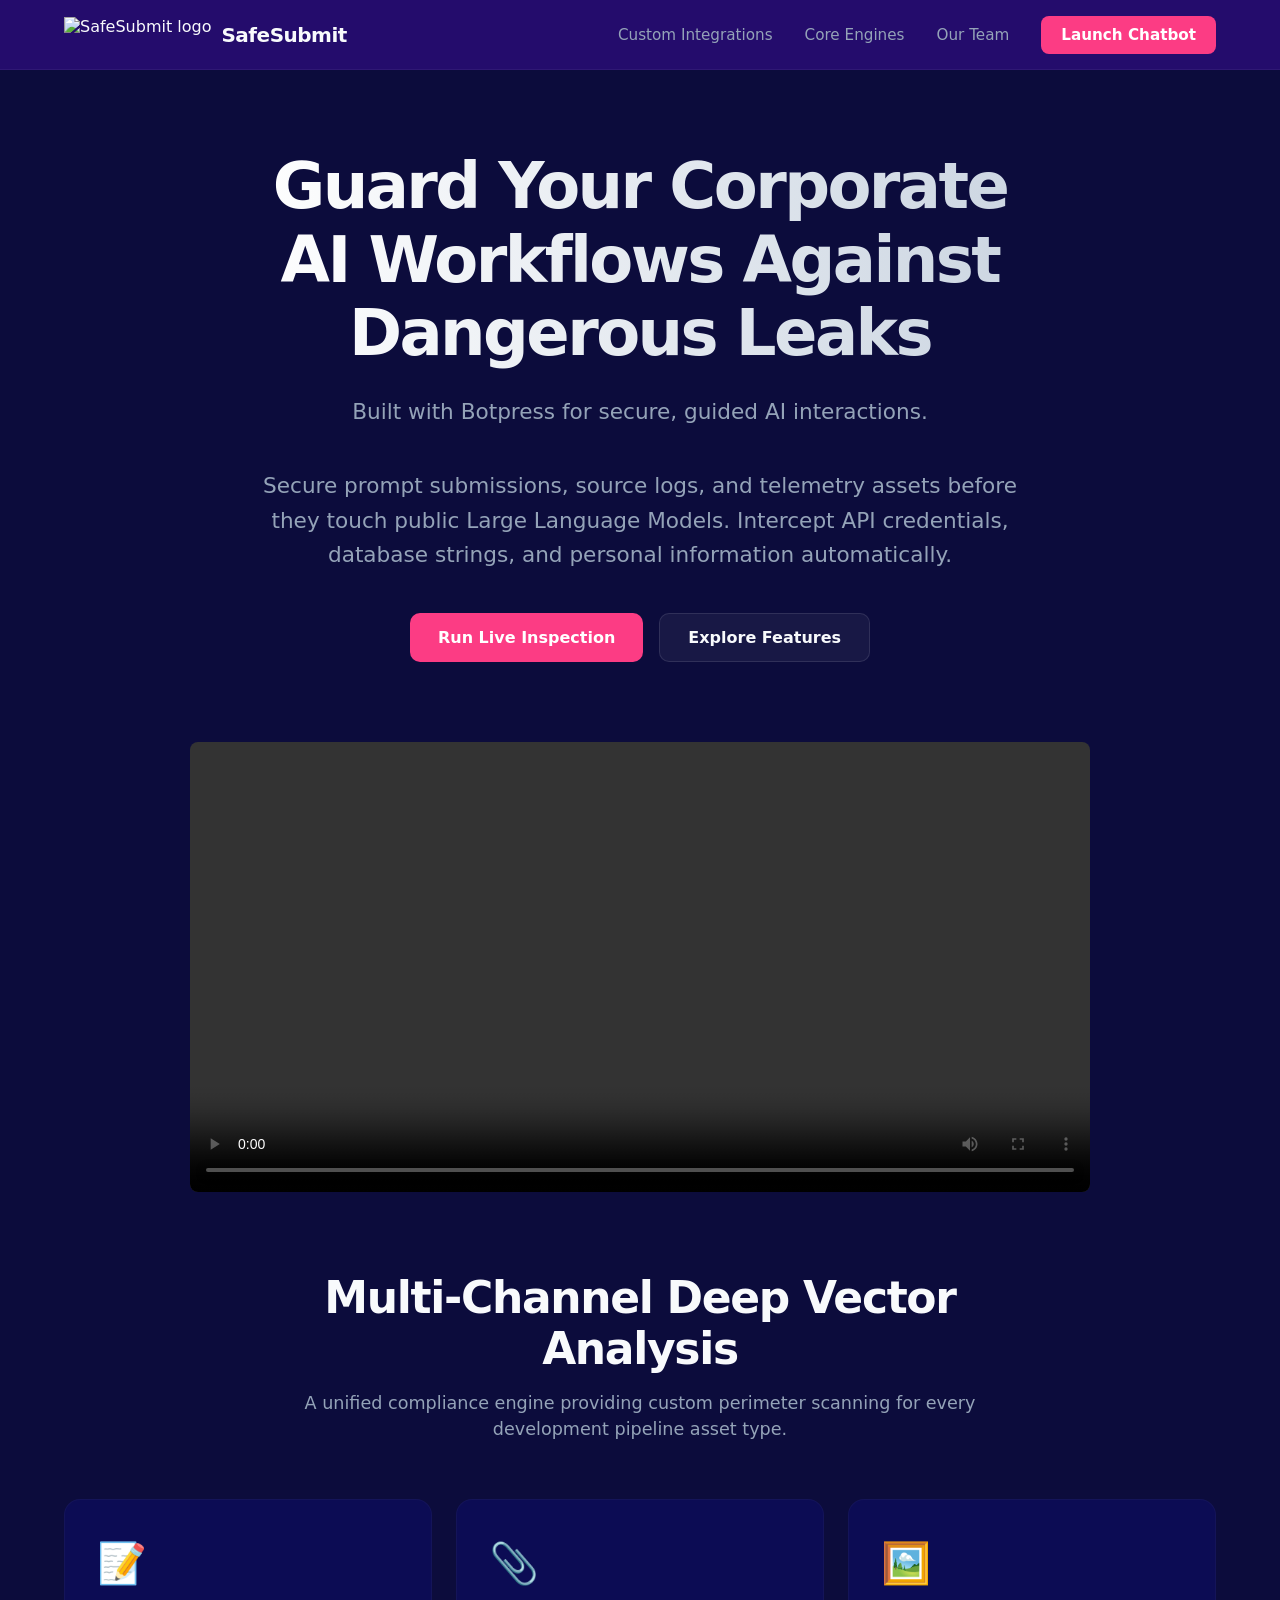
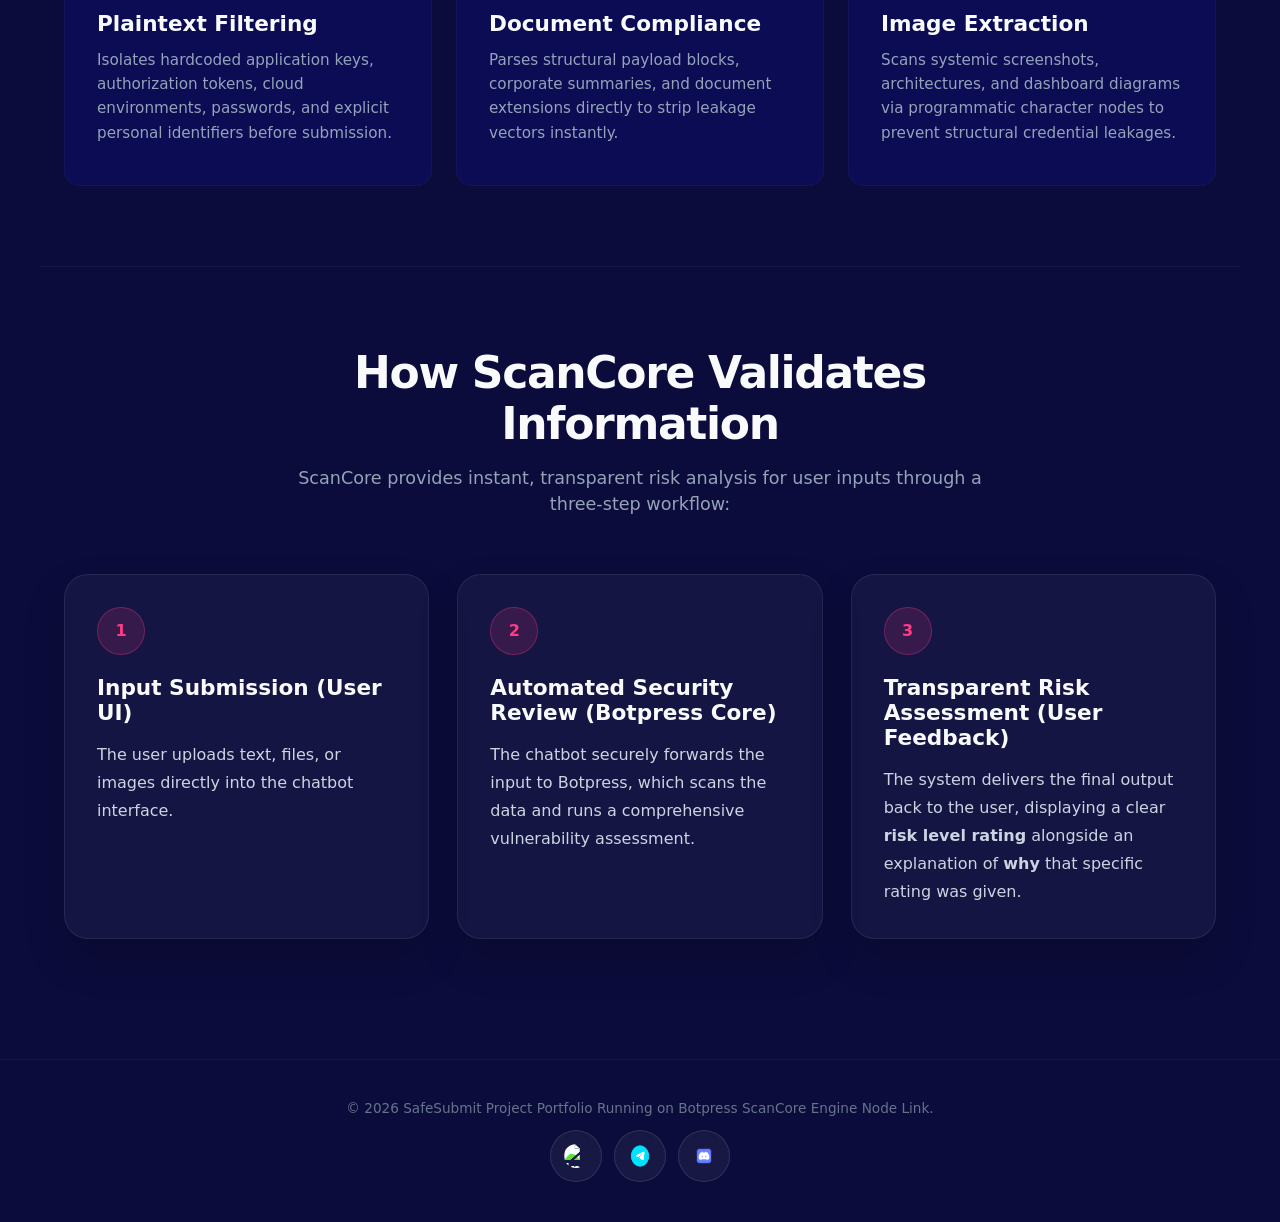
==== commit 9c81a923: "including demo video" ====
--- a/index.html
+++ b/index.html
@@ -49,6 +49,14 @@
       </div>
     </div>
   </header>
+
+  <!-- VIDEO DEMO SECTION -->
+  <section class="video-demo-section">
+    <video width="100%" height="auto" controls style="max-width: 900px; margin: 0 auto; display: block; border-radius: 8px;">
+      <source src="Safesubmit_synthesia.mp4" type="video/mp4">
+      Your browser does not support the video tag.
+    </video>
+  </section>
 
   <!-- 3. CORE ENGINES SECTION -->
   <section id="features" class="landing-features">
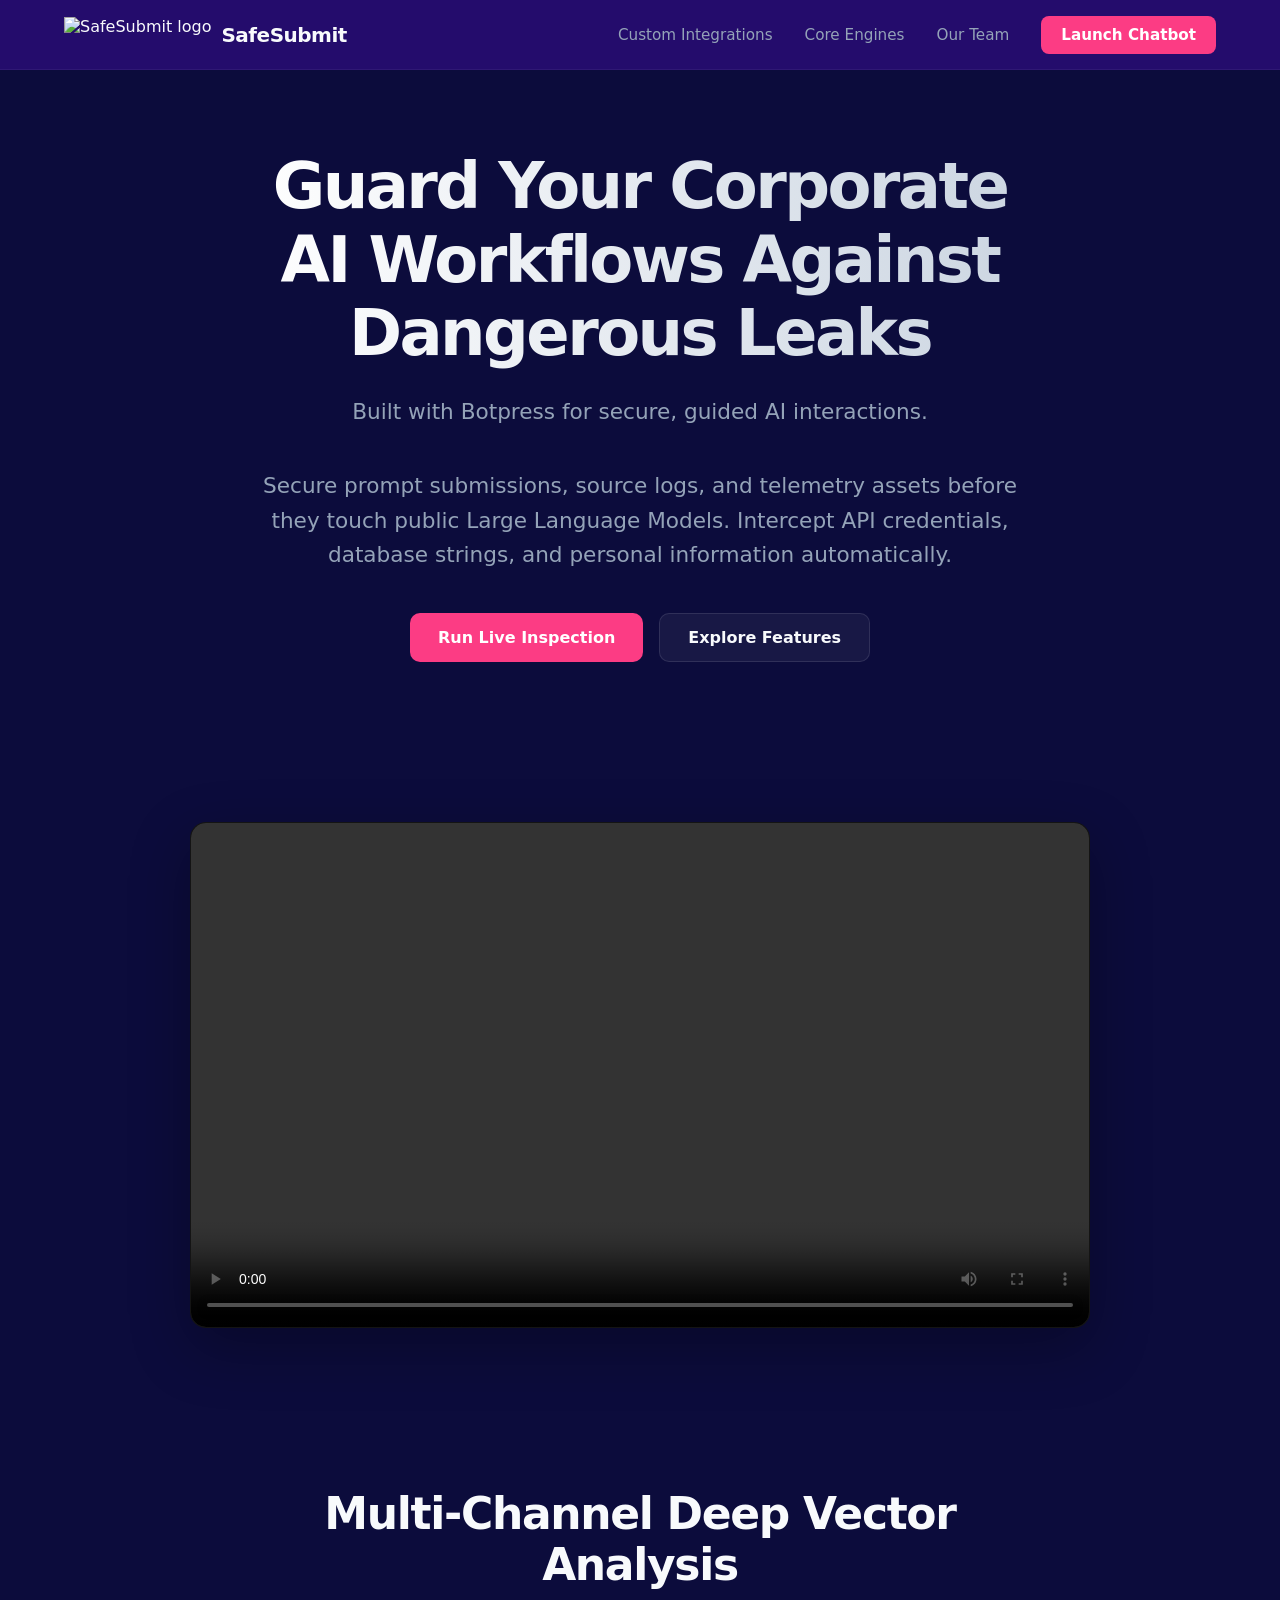
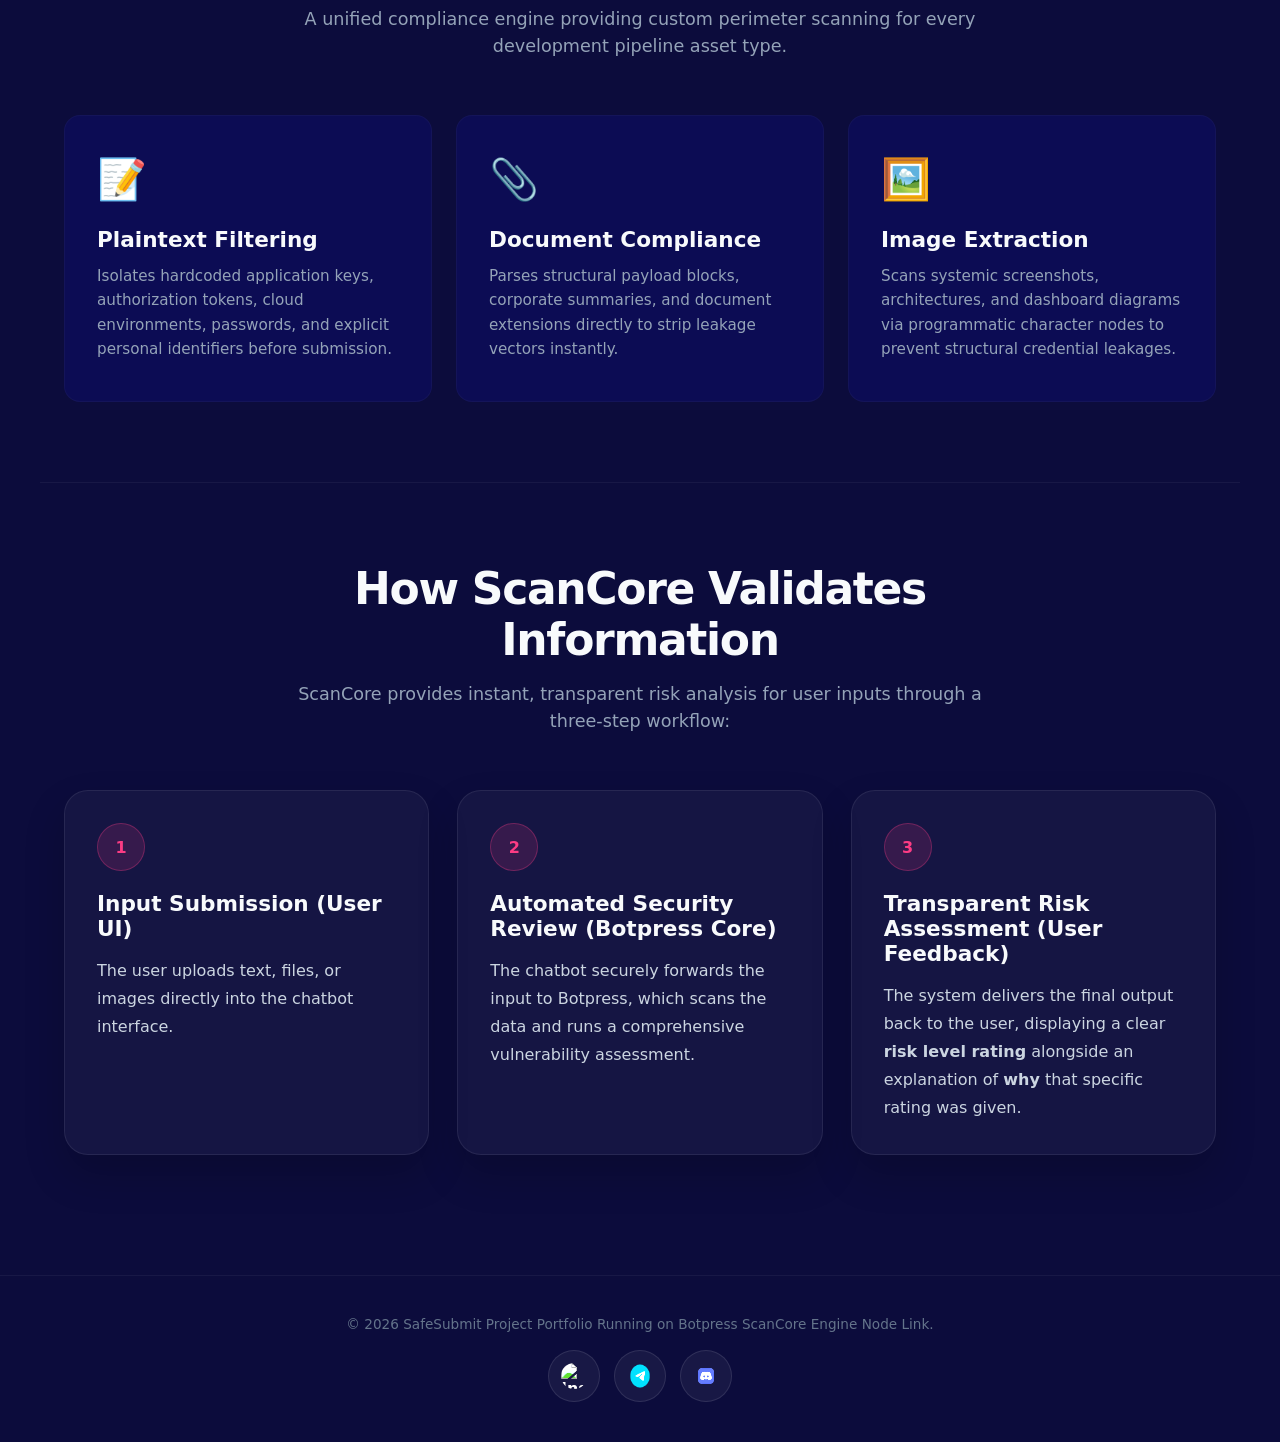
==== commit 10062e40: "demo video update" ====
--- a/index.html
+++ b/index.html
@@ -52,7 +52,7 @@
 
   <!-- VIDEO DEMO SECTION -->
   <section class="video-demo-section">
-    <video width="100%" height="auto" controls style="max-width: 900px; margin: 0 auto; display: block; border-radius: 8px;">
+    <video controls preload="auto">
       <source src="Safesubmit_synthesia.mp4" type="video/mp4">
       Your browser does not support the video tag.
     </video>
--- a/style.css
+++ b/style.css
@@ -154,6 +154,99 @@
   display: flex;
   justify-content: center;
   gap: 16px;
+  flex-wrap: wrap;
+}
+
+/* Video Demo Section */
+.video-demo-section {
+  display: flex;
+  justify-content: center;
+  align-items: center;
+  width: 100%;
+  margin: 80px auto;
+  padding: 0 24px;
+  min-height: 500px;
+}
+
+.video-demo-section video {
+  width: 100%;
+  max-width: 900px;
+  height: auto;
+  min-height: 450px;
+  aspect-ratio: 16 / 9;
+  border-radius: 16px;
+  border: 1px solid rgba(255, 255, 255, 0.08);
+  box-shadow: 0 20px 60px rgba(0, 0, 0, 0.3);
+  background: #000;
+  object-fit: cover;
+}
+
+@media (max-width: 1024px) {
+  .video-demo-section {
+    min-height: 400px;
+  }
+
+  .video-demo-section video {
+    min-height: 350px;
+  }
+}
+
+@media (max-width: 768px) {
+  .video-demo-section {
+    margin: 60px auto;
+    padding: 0 16px;
+    min-height: 300px;
+  }
+
+  .video-demo-section video {
+    min-height: 250px;
+    border-radius: 12px;
+  }
+}
+
+@media (max-width: 480px) {
+  .video-demo-section {
+    margin: 40px auto;
+    padding: 0 12px;
+    min-height: 220px;
+  }
+
+  .video-demo-section video {
+    min-height: 180px;
+    border-radius: 8px;
+  }
+}
+
+@media (max-width: 768px) {
+  .video-demo-section {
+    margin: 40px auto;
+    padding: 0 16px;
+  }
+
+  .video-demo-section video {
+    max-width: 100%;
+    border-radius: 12px;
+  }
+}
+
+@media (max-width: 480px) {
+  .video-demo-section {
+    margin: 30px auto;
+    padding: 0 12px;
+  }
+
+  .video-demo-section video {
+    border-radius: 8px;
+  }
+
+  .hero-actions {
+    flex-direction: column;
+    gap: 12px;
+  }
+
+  .cta-button {
+    width: 100%;
+  }
 }
 
 .cta-button {
@@ -421,7 +514,7 @@
   display: flex;
   justify-content: center;
   flex-wrap: wrap;
-  gap: 12px;
+  gap: 14px;
 }
 
 .social-button {
@@ -432,21 +525,22 @@
   height: 52px;
   padding: 0;
   border-radius: 50%;
-  background: rgba(255, 255, 255, 0.10);
+  background: rgba(255, 255, 255, 0.08);
   color: #f8fafc;
   min-width: 0;
   text-decoration: none;
-  transition: transform 0.2s ease, background 0.2s ease;
+  transition: transform 0.2s ease, background 0.2s ease, box-shadow 0.2s ease;
 }
 
 .social-button:hover {
   background: rgba(255, 255, 255, 0.18);
   transform: translateY(-1px);
+  box-shadow: 0 6px 18px rgba(0, 0, 0, 0.18);
 }
 
 .social-icon {
-  width: 24px;
-  height: 24px;
+  width: 26px;
+  height: 26px;
   border-radius: 50%;
   background: transparent;
   padding: 0;
@@ -456,25 +550,17 @@
 }
 
 .footer-socials {
-  margin-top: 14px;
+  margin-top: 18px;
 }
 
 @media (max-width: 640px) {
+  .app-socials {
+    gap: 12px;
+  }
+
   .social-button {
-    width: 100%;
-    min-width: 0;
-  }
-}
-
-.footer-socials {
-  margin-top: 14px;
-}
-
-@media (max-width: 640px) {
-  .social-button {
-    width: 100%;
-    min-width: 0;
-    justify-content: center;
+    width: 46px;
+    height: 46px;
   }
 }
 
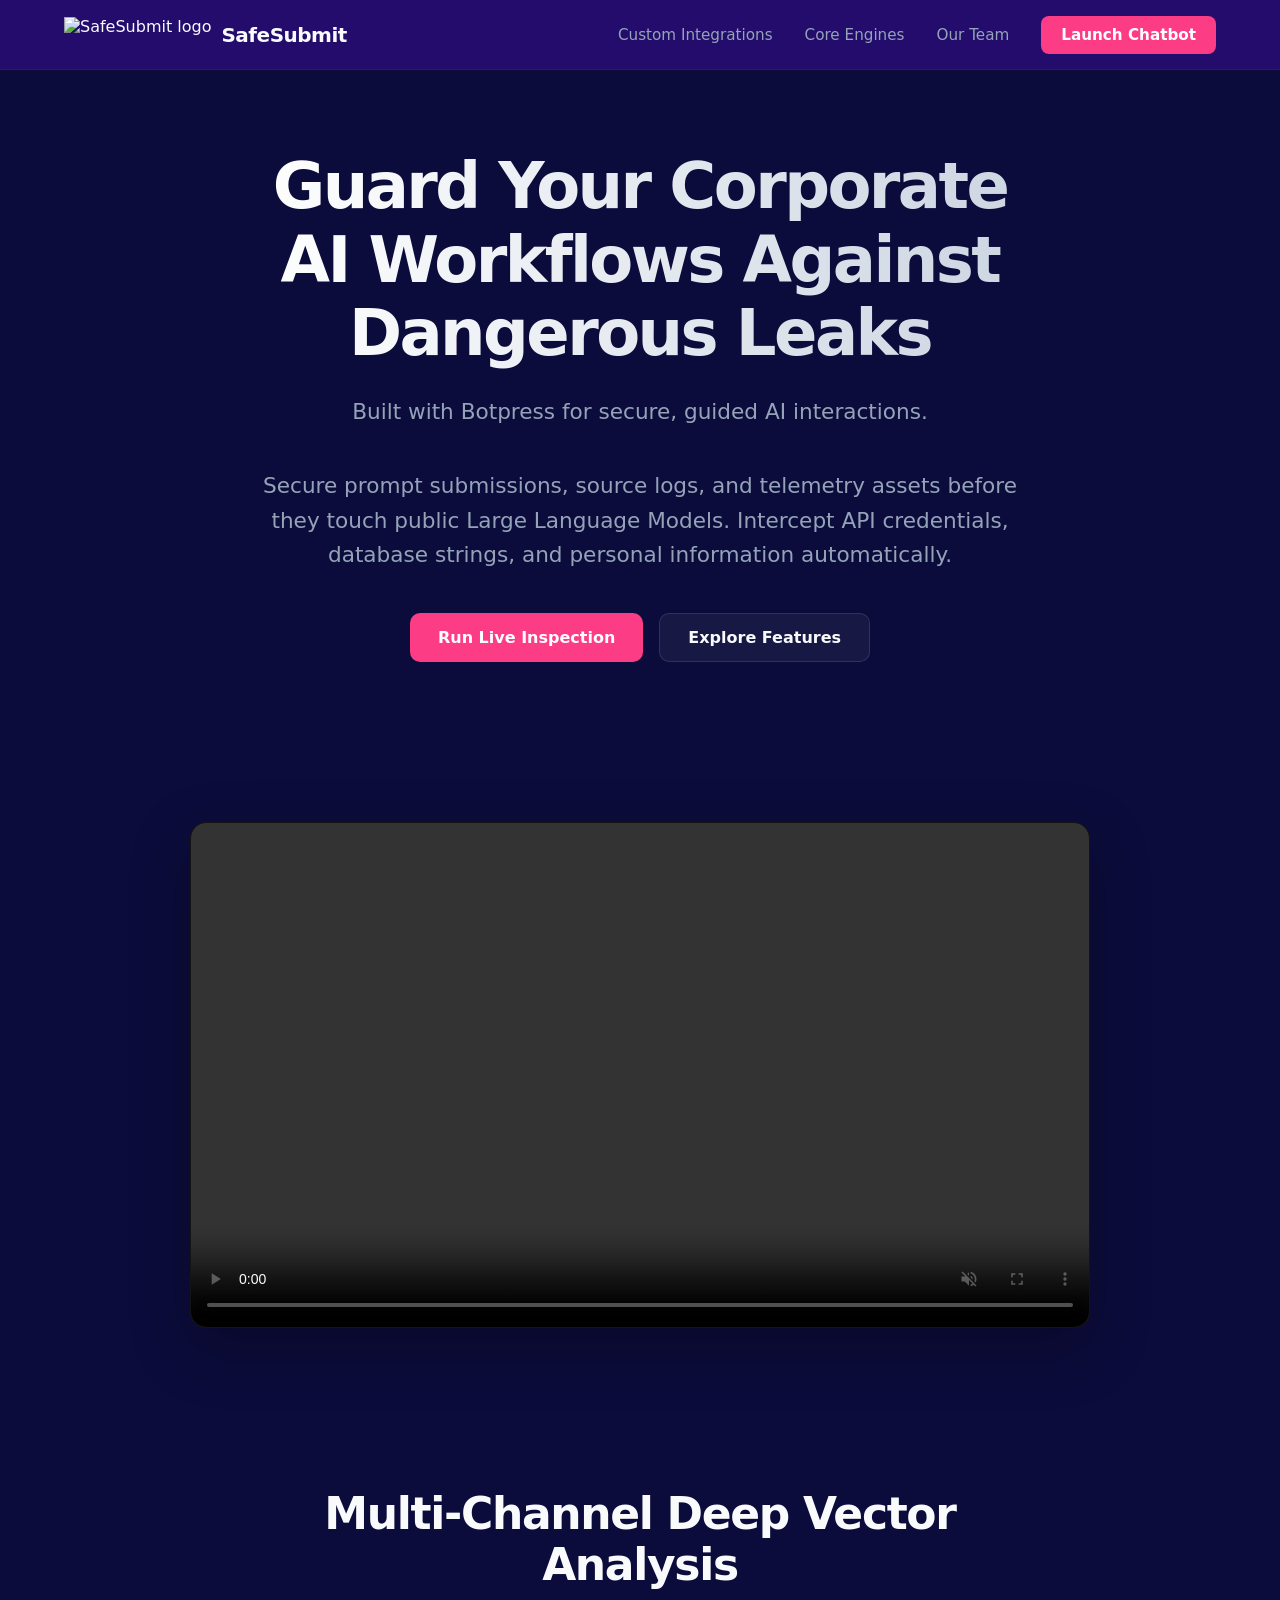
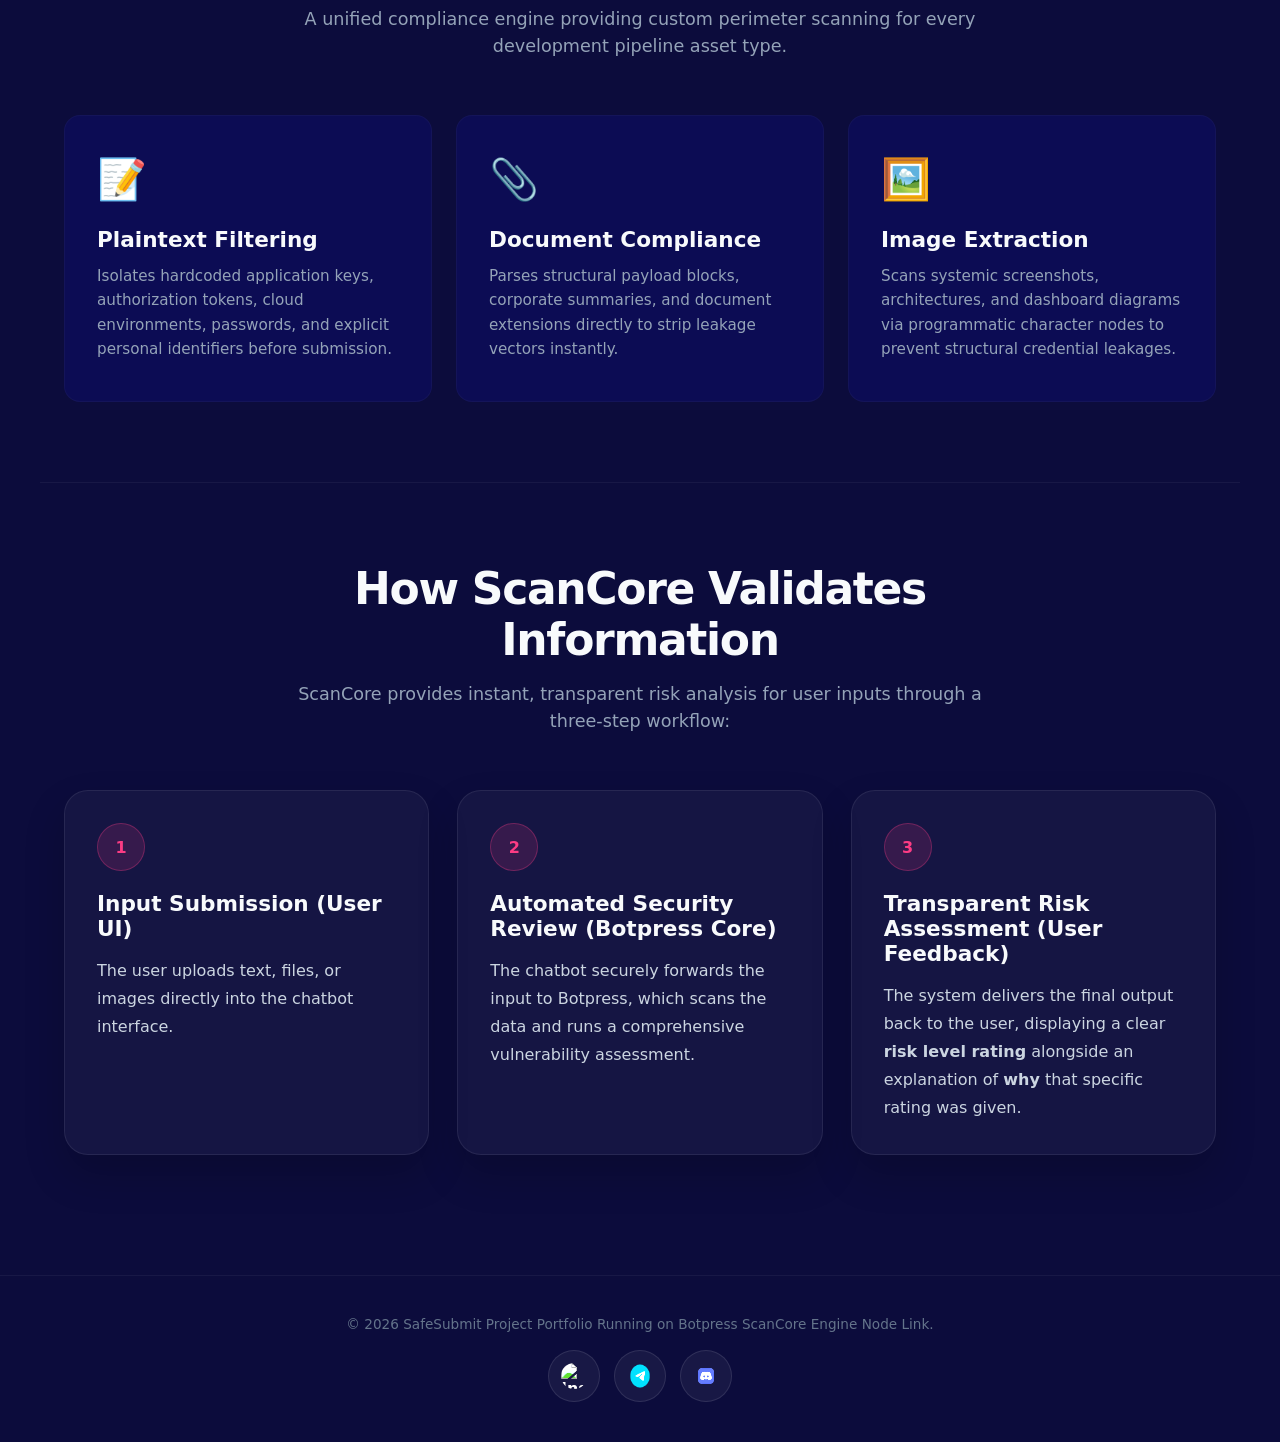
==== commit b40872a9: "autoplay video" ====
--- a/index.html
+++ b/index.html
@@ -52,8 +52,8 @@
 
   <!-- VIDEO DEMO SECTION -->
   <section class="video-demo-section">
-    <video controls preload="auto">
-      <source src="Safesubmit_synthesia.mp4" type="video/mp4">
+    <video controls autoplay muted loop preload="auto">
+      <source src="SafeSubmit_Synthesia.mp4" type="video/mp4">
       Your browser does not support the video tag.
     </video>
   </section>
